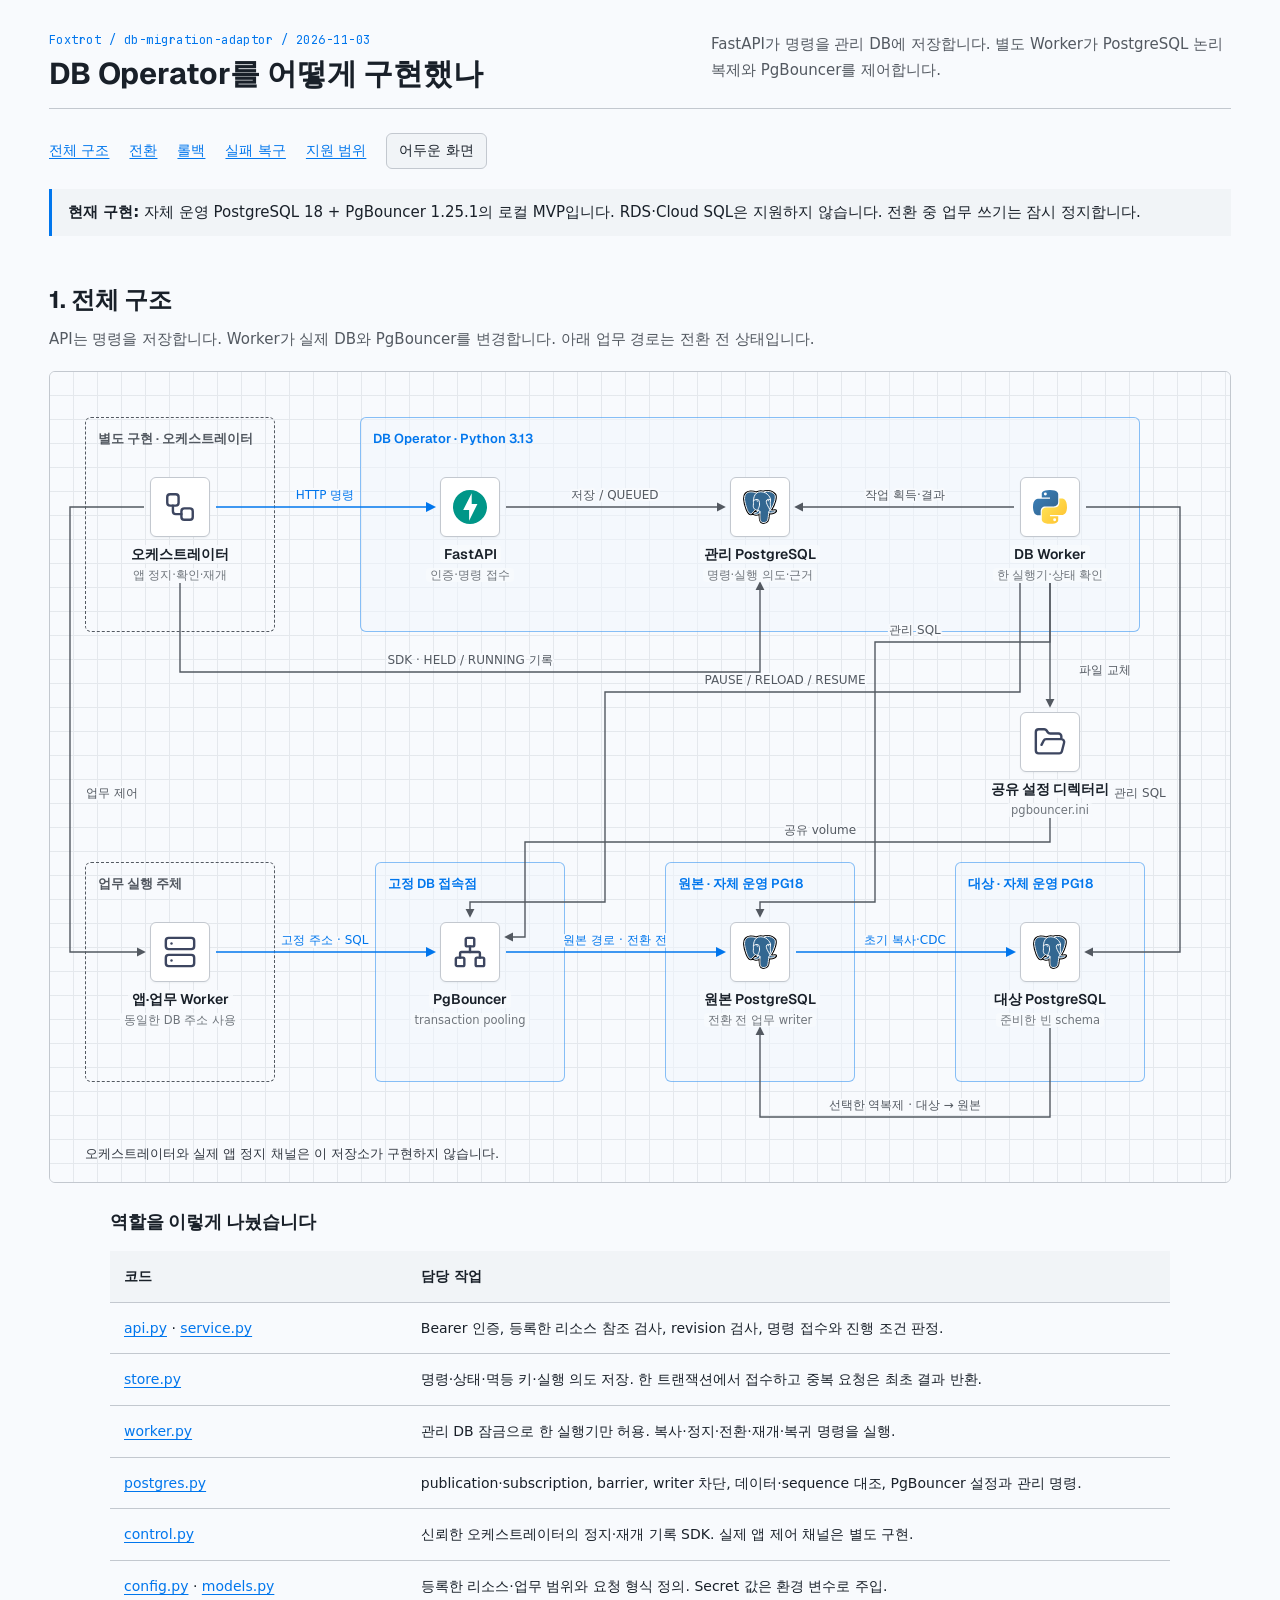
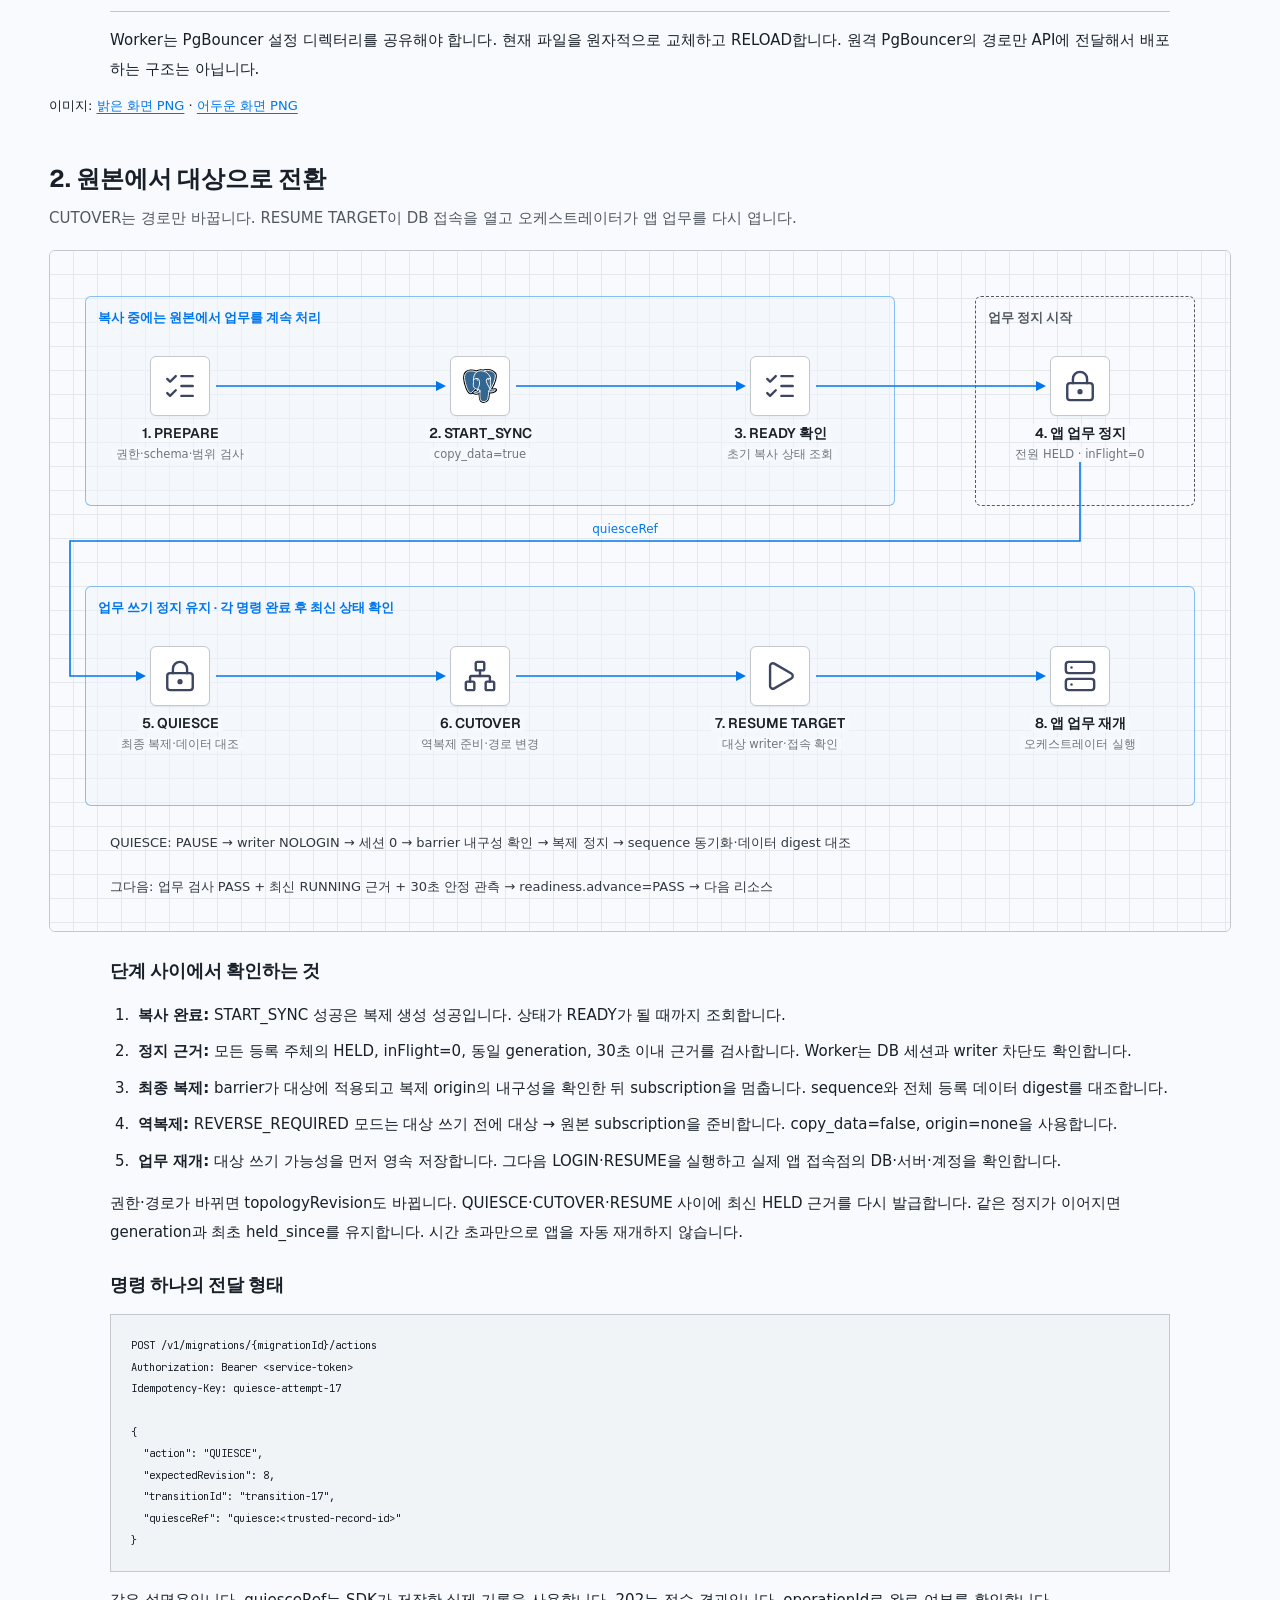
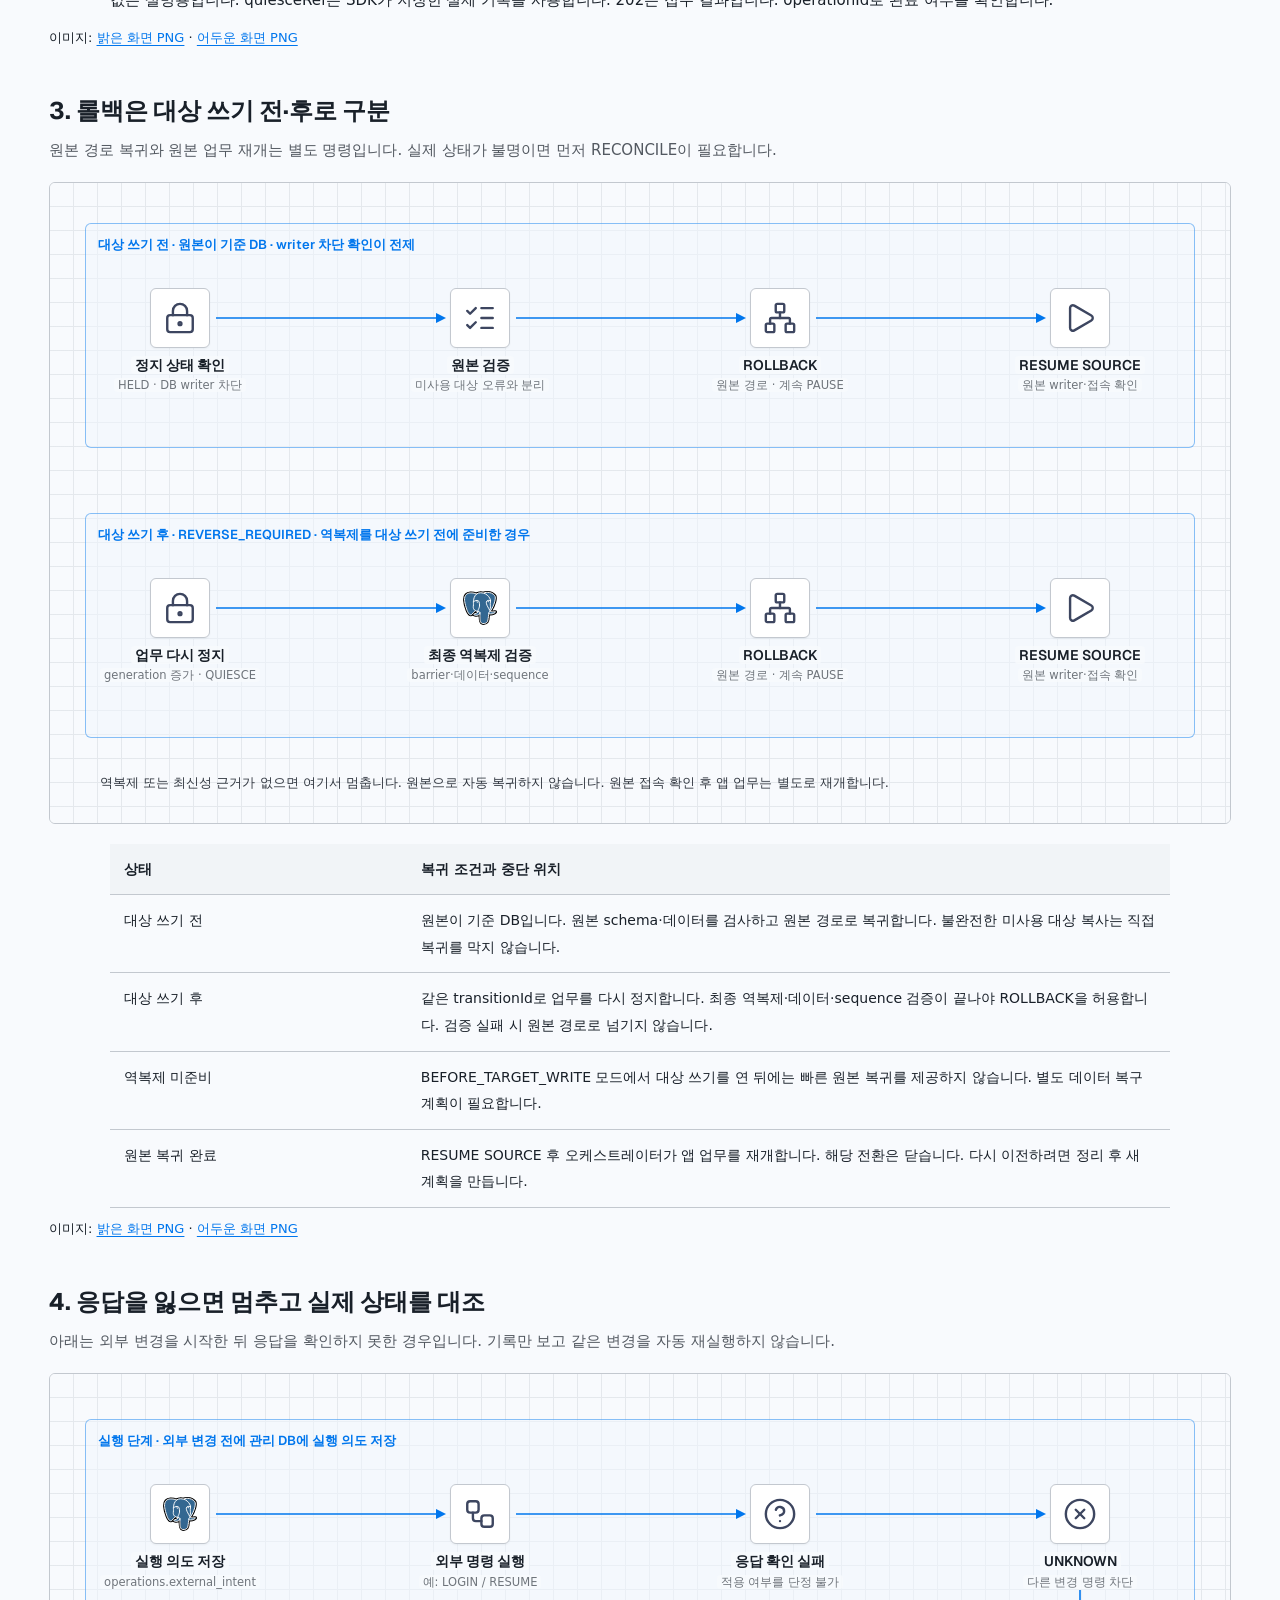
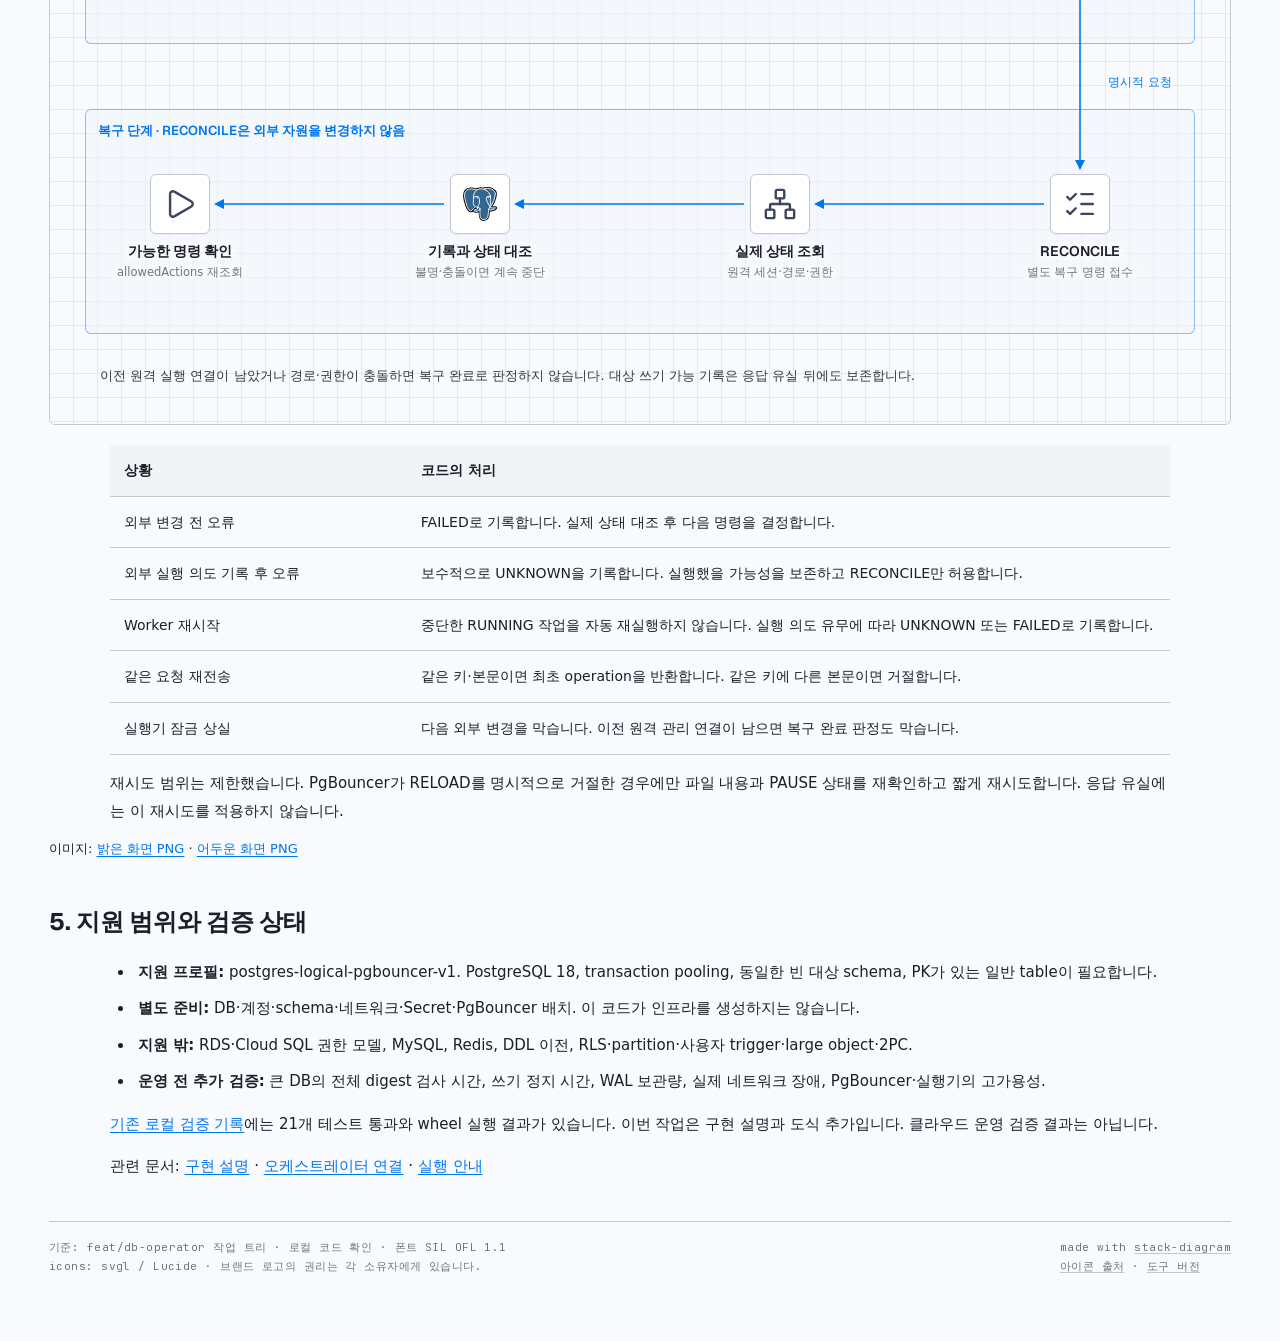
==== docs/architecture/index.html @ 2e85f4ac "feat: implement PostgreSQL migration operator" ====
<!doctype html><html lang="ko"><head><meta charset="utf-8">
<meta name="viewport" content="width=device-width, initial-scale=1">
<title>DB Operator 구현 구조 · Foxtrot</title><style>
/* engineered-paper theme (cool near-white, one accent, mono labels)
 * All colors/fonts flow through the :root tokens — tweak tokens, not scattered values. */
:root {
  color-scheme: light;
  --color-paper:   oklch(98.5% 0.004 250);
  --color-paper-2: oklch(96.5% 0.005 252);
  --color-rule:    oklch(93% 0.007 255);    /* graph-paper grid */
  --color-rule-2:  oklch(83% 0.011 255);    /* hairline borders */
  --color-muted:   oklch(56% 0.013 255);
  --color-neutral: oklch(46% 0.015 255);    /* neutral edges */
  --color-ink-2:   oklch(34% 0.018 257);
  --color-ink:     oklch(24% 0.020 258);
  --color-accent:  oklch(58% 0.20 256);     /* primary-flow edges, one signal color */
  --color-graphite:oklch(24% 0.018 260);    /* dark tile for white/light logos */
  /* group palette A — warm vendor (e.g. Cloudflare/AWS orange). Retune hue per vendor. */
  --color-g1:      oklch(68% 0.15 55);
  --color-g1-soft: oklch(78% 0.12 55);
  --color-g1-ink:  oklch(52% 0.14 50);
  --color-g1-tint: oklch(96.5% 0.015 60 / .5);
  /* group palette B — accent-family (repo/tooling groups) */
  --color-accent-soft: oklch(58% 0.20 256 / .45);
  --color-accent-tint: oklch(97% 0.012 256 / .5);
  /* JP glyphs: name JP faces explicitly — bare sans-serif fallback on Linux picks Chinese-variant CJK */
  --font-display: "Geist", "Hiragino Sans", "Yu Gothic UI", "Noto Sans CJK JP", "Noto Sans JP", ui-sans-serif, system-ui, sans-serif;
  --font-body: "Hiragino Sans", "Yu Gothic UI", "Noto Sans CJK JP", "Noto Sans JP", ui-sans-serif, system-ui, sans-serif;
  --font-mono: "JetBrains Mono", ui-monospace, "SF Mono", Menlo, monospace;
  --space-xs: 4px; --space-sm: 8px; --space-md: 16px; --space-lg: 24px; --space-xl: 40px; --space-2xl: 64px;
  --radius-card: 10px; --radius-tile: 8px;
  /* translucent veil behind node label text: matches paper on plain canvas, blends into
     group tints instead of punching an off-color rectangle through them */
  --color-veil: oklch(98.5% 0.004 250 / .78);
}
/* Dark variant: set data-theme="dark" on <html>. Tiles stay white — brand logos are drawn
   for light grounds. Everything (arrowheads via context-stroke, legend via border-color)
   follows the tokens, so toggling the attribute is all it takes. */
[data-theme="dark"] {
  color-scheme: dark;
  --color-paper:   oklch(18% 0.012 255);
  --color-paper-2: oklch(22% 0.014 255);
  --color-rule:    oklch(24% 0.013 255);
  --color-rule-2:  oklch(38% 0.018 255);
  --color-muted:   oklch(65% 0.014 255);
  --color-neutral: oklch(72% 0.012 255);
  --color-ink-2:   oklch(85% 0.010 255);
  --color-ink:     oklch(94% 0.008 255);
  --color-accent:  oklch(70% 0.16 256);
  --color-graphite:oklch(31% 0.020 260);
  --color-g1:      oklch(70% 0.14 55);
  --color-g1-soft: oklch(58% 0.11 55);
  --color-g1-ink:  oklch(78% 0.12 55);
  --color-g1-tint: oklch(26% 0.030 60 / .40);
  --color-accent-soft: oklch(70% 0.16 256 / .5);
  --color-accent-tint: oklch(28% 0.045 256 / .35);
  --color-veil: oklch(18% 0.012 255 / .78);
}
@font-face { font-family:"Geist"; font-style:normal; font-weight:100 900; font-display:swap;
  src:url([data-uri]) format("woff2"); }
@font-face { font-family:"JetBrains Mono"; font-style:normal; font-weight:100 800; font-display:swap;
  src:url([data-uri]) format("woff2"); }
/* JetBrains Mono reads cramped at 9.5–11px; open every mono label slightly */
.kicker, .node .role, .el, .legend, .foot { letter-spacing: 0.04em; }
* { margin:0; padding:0; box-sizing:border-box; }
html, body { overflow-x: clip; }
body { background: var(--color-paper); color: var(--color-ink); font-family: var(--font-body); padding: var(--space-xl) var(--space-lg) var(--space-2xl); }
.page { width: fit-content; max-width: 100%; margin: 0 auto; }

.head { display:grid; grid-template-columns: 1fr auto; gap: var(--space-lg); align-items:end;
  padding-bottom: var(--space-md); border-bottom: 1px solid var(--color-rule-2); margin-bottom: var(--space-lg); }
.kicker { font-family: var(--font-mono); font-size: 11px;
  color: var(--color-accent); margin-bottom: var(--space-sm); }
h1 { font-family: var(--font-display); font-weight: 700; font-size: clamp(22px, 4vw, 30px);
  letter-spacing: -0.005em; line-height: 1.2; }
.lede { max-width: 300px; font-size: 12px; line-height: 1.7; color: var(--color-neutral); padding-bottom: 2px; }
@media (max-width: 680px) { .head { grid-template-columns: 1fr; align-items:start; } .lede { max-width:none; } }

.scroller { overflow-x: auto; border: 1px solid var(--color-rule-2); border-radius: var(--radius-card); }
/* CANVAS SIZE: set width/height here AND on svg.edges AND its viewBox — keep the three in sync */
.canvas { position: relative; width: 1000px; height: 540px; background: var(--color-paper);
  background-image:
    linear-gradient(var(--color-rule) 1px, transparent 1px),
    linear-gradient(90deg, var(--color-rule) 1px, transparent 1px);
  background-size: 24px 24px; background-position: -1px -1px; }

.group { position:absolute; border-radius: var(--radius-tile); }
/* group labels are names like node names (display font), written in the brand's own case.
   They sit inside the top-left corner, so the border stays unbroken and needs no mask */
.g-label { position:absolute; top:12px; left:12px; display:flex; align-items:center; gap:6px;
  font-family: var(--font-display); font-size: 12px; font-weight: 600;
  color: var(--color-neutral); white-space: nowrap; }
.g-label img { width: 14px; height: 14px; }
/* group labels sit on the group's tint, not on a white tile: in the dark theme swap in the brand's own
   dark-theme logo (lt/dk pair), or give a mark with black parts a white plate */
.g-label img.dk, .tile img.dk { display:none; }
[data-theme="dark"] .g-label img.lt, [data-theme="dark"] .tile img.lt { display:none; }
[data-theme="dark"] .g-label img.dk, [data-theme="dark"] .tile img.dk { display:block; }
[data-theme="dark"] .g-label img.plate { background:#fff; border-radius:3px; padding:2px; width:18px; height:18px; }
.group.ga { border:1.5px solid var(--color-g1); background: var(--color-g1-tint); }
.group.ga-nested { border:1.5px dashed var(--color-g1-soft); }
.group.gb { border:1.5px solid var(--color-accent-soft); background: var(--color-accent-tint); }
.group.ga > .g-label, .group.ga-nested > .g-label { color: var(--color-g1-ink); }
.group.gb > .g-label { color: var(--color-accent); }
.group.aws { border:1.5px solid var(--color-ink); border-radius:0; }
.group.aws > .g-label { top:-1.5px; left:-1.5px; gap:8px; color: var(--color-ink); }
.group.aws > .g-label img { width:30px; height:30px; }
.group.aws.az > .g-label { top:8px; left:12px; }
.group.aws.region, .group.aws.az { border-color:#00A4A6; border-style:dashed; }
.group.aws.vpc { border-color:#8C4FFF; }
.group.aws.private { border-color:#00A4A6; }
.group.aws.public { border-color:#7AA116; }

.node { position:absolute; width:132px; text-align:center; }
.tile { width:60px; height:60px; margin:0 auto; border-radius: var(--radius-tile);
  background:#fff; border:1px solid var(--color-rule-2); display:grid; place-items:center;
  box-shadow: 0 1px 2px oklch(24% 0.02 258 / 0.05); transition: border-color .15s cubic-bezier(0.16,1,0.3,1); }
.node:hover .tile { border-color: var(--color-accent); }
.tile img { width:34px; height:34px; object-fit:contain; }
.tile.wide img { width:44px; }                       /* wide-aspect logos */
.tile.dark { background: var(--color-graphite); border-color: var(--color-graphite); }  /* white/light logos */
.tile.bare { background:none; border:none; box-shadow:none; }
.tile.bare img { width:60px; height:60px; }
.tile.bare.res img { width:44px; height:44px; }
.node .name { font-family: var(--font-display); font-weight:600; font-size:13px; margin-top: var(--space-sm); letter-spacing:0; }
.node .role { font-family: var(--font-mono); font-size:9.5px; color: var(--color-muted); margin-top:2px; }
/* veil behind label spans: crossing edges/grid fade behind text; translucent so it
   blends into group tints (a solid paper rectangle looks pasted-on inside tinted groups) */
.node .name span, .node .role span { background: var(--color-veil); backdrop-filter: blur(1.5px);
  padding: 0 var(--space-xs); border-radius: 3px; -webkit-box-decoration-break: clone; box-decoration-break: clone; }

svg.edges { position:absolute; inset:0; width:1000px; height:540px; pointer-events:none; }
.e  { stroke: var(--color-accent); stroke-width:1.6; fill:none; }   /* primary flow */
.n  { stroke: var(--color-neutral); stroke-width:1.4; fill:none; }  /* internal */
path.aws { stroke: var(--color-ink); stroke-width:1.6; fill:none; }
.dash { stroke-dasharray:4 5; }                                     /* dev / deploy */
.el { font-family: var(--font-mono); font-size:10.5px; fill: var(--color-neutral);
  paint-order: stroke; stroke: var(--color-paper); stroke-width:4px; stroke-linejoin:round; }  /* halo */
.el.a { fill: var(--color-accent); }

.legend { display:flex; gap: var(--space-lg); align-items:center; margin-top: var(--space-md);
  font-family: var(--font-mono); font-size:10px; color: var(--color-muted); flex-wrap:wrap; }
.legend .sw { display:inline-block; width:30px; vertical-align:middle; margin-right:6px;
  border-top:1.6px solid var(--color-accent); }
.legend .sw.n { border-color: var(--color-neutral); border-top-width:1.4px; }
.legend .sw.dash { border-top-style: dashed; }

.foot { margin-top: var(--space-xl); padding-top: var(--space-md); border-top: 1px solid var(--color-rule-2);
  display:flex; justify-content:space-between; gap: var(--space-md); flex-wrap:wrap;
  font-family: var(--font-mono); font-size:10px; color: var(--color-muted); }
.foot a { color: inherit; text-decoration-color: var(--color-rule-2); text-underline-offset: 2px; }
.foot a:hover { color: var(--color-accent); }
:root {
  --font-display: "Geist", "Apple SD Gothic Neo", "Noto Sans KR", system-ui, sans-serif;
  --font-body: "Apple SD Gothic Neo", "Noto Sans KR", system-ui, sans-serif;
  --radius-card: 6px; --radius-tile: 6px;
}
body { padding: 32px 24px 64px; }
.page { width:1182px; }
.head { align-items:start; }
.lede { max-width:520px; font-size:15px; }
.kicker { font-size:12px; }
.tools { display:flex; flex-wrap:wrap; gap:10px 20px; align-items:center; margin:20px 0; }
.tools a, .tools button { font:inherit; font-size:14px; }
a { color:var(--color-accent); text-underline-offset:3px; }
button { color:var(--color-ink); background:var(--color-paper-2); border:1px solid var(--color-rule-2); padding:8px 12px; border-radius:var(--radius-card); cursor:pointer; }
a:focus-visible, button:focus-visible { outline:2px solid var(--color-accent); outline-offset:4px; }
.scope { border-left:3px solid var(--color-accent); padding:10px 16px; background:var(--color-paper-2); font-size:15px; line-height:1.8; }
.section { margin-top:48px; scroll-margin-top:20px; }
h2 { font-family:var(--font-display); font-size:24px; margin-bottom:10px; }
h3 { font-family:var(--font-display); font-size:18px; margin:22px 0 12px; }
.caption { font-size:15px; color:var(--color-neutral); line-height:1.8; margin-bottom:18px; }
.canvas { width:1180px; }
svg.edges { width:100%; height:100%; }
.node { width:160px; }
.node .name { font-size:14px; line-height:1.4; }
.node .role { font-family:var(--font-body); font-size:11.5px; line-height:1.5; letter-spacing:0; }
.g-label { font-size:13px; }
.group.external { border:1.5px dashed var(--color-neutral); }
.canvas-note { position:absolute; font-size:13px; line-height:1.8; color:var(--color-ink-2); }
.el { font-family:var(--font-body); font-size:12px; letter-spacing:0; }
.reading { max-width:1060px; margin:20px auto 0; font-size:15px; line-height:1.9; }
.reading p { margin:14px 0; }
.reading ol, .reading ul { padding-left:24px; }
.reading li { padding-left:4px; margin:8px 0; }
.table-scroll { overflow:auto; }
table { border-collapse:collapse; width:100%; font-size:14px; }
th,td { border-bottom:1px solid var(--color-rule-2); text-align:left; padding:12px 14px; vertical-align:top; }
th { background:var(--color-paper-2); font-weight:600; }
td:first-child { width:28%; }
pre { background:var(--color-paper-2); border:1px solid var(--color-rule-2); padding:20px; overflow:auto; font-family:var(--font-mono); font-size:12px; line-height:1.8; }
code { font-family:var(--font-mono); font-size:.88em; }
.foot { font-size:11px; line-height:1.8; }
.download { margin-top:12px; font-size:13px; }
@media(max-width:680px) {
  body { padding:22px 14px 40px; }
  .head { gap:14px; }
  .lede { max-width:none; font-size:14px; }
  .scope,.caption,.reading { font-size:14px; }
  td:first-child { width:33%; }
  th,td { padding:10px 8px; font-size:13px; overflow-wrap:anywhere; }
  .tools { gap:12px 16px; }
}
@media print { .tools { display:none; } .section { break-before:page; } .scroller { overflow:visible; } }
</style></head><body><main class="page">
<header class="head"><div><p class="kicker">Foxtrot / db-migration-adaptor / 2026-11-03</p>
<h1>DB Operator를 어떻게 구현했나</h1></div>
<p class="lede">FastAPI가 명령을 관리 DB에 저장합니다. 별도 Worker가 PostgreSQL 논리 복제와 PgBouncer를 제어합니다.</p></header>
<nav class="tools" aria-label="문서 목차"><a href="#section-architecture">전체 구조</a><a href="#section-cutover">전환</a><a href="#section-rollback">롤백</a><a href="#section-recovery">실패 복구</a><a href="#scope">지원 범위</a><button id="theme" type="button" aria-pressed="false">어두운 화면</button></nav>
<p class="scope"><strong>현재 구현:</strong> 자체 운영 PostgreSQL 18 + PgBouncer 1.25.1의 로컬 MVP입니다. RDS·Cloud SQL은 지원하지 않습니다. 전환 중 업무 쓰기는 잠시 정지합니다.</p>
<section class="section" id="section-architecture"><h2>1. 전체 구조</h2><p class="caption">API는 명령을 저장합니다. Worker가 실제 DB와 PgBouncer를 변경합니다. 아래 업무 경로는 전환 전 상태입니다.</p><div class="scroller"><div class="canvas" id="architecture" style="width:1180px;height:810px" role="img" aria-label="1. 전체 구조. API는 명령을 저장합니다. Worker가 실제 DB와 PgBouncer를 변경합니다. 아래 업무 경로는 전환 전 상태입니다.">
<div class="group external" style="left:35px;top:45px;width:190px;height:215px"><div class="g-label">별도 구현 · 오케스트레이터</div></div>
<div class="group gb" style="left:310px;top:45px;width:780px;height:215px"><div class="g-label">DB Operator · Python 3.13</div></div>
<div class="group external" style="left:35px;top:490px;width:190px;height:220px"><div class="g-label">업무 실행 주체</div></div>
<div class="group gb" style="left:325px;top:490px;width:190px;height:220px"><div class="g-label">고정 DB 접속점</div></div>
<div class="group gb" style="left:615px;top:490px;width:190px;height:220px"><div class="g-label">원본 · 자체 운영 PG18</div></div>
<div class="group gb" style="left:905px;top:490px;width:190px;height:220px"><div class="g-label">대상 · 자체 운영 PG18</div></div>
<svg class="edges" viewBox="0 0 1180 810" aria-hidden="true"><defs><marker id="ar-architecture" viewBox="0 0 10 10" refX="8" refY="5" markerWidth="6.5" markerHeight="6.5" orient="auto-start-reverse"><path d="M0 0 L10 5 L0 10 z" fill="context-stroke"/></marker></defs>
<path class="e" d="M166 135 H384" marker-end="url(#ar-architecture)"/>
<text class="el a" x="275" y="127" text-anchor="middle">HTTP 명령</text>
<path class="n" d="M456 135 H674" marker-end="url(#ar-architecture)"/>
<text class="el" x="565" y="127" text-anchor="middle">저장 / QUEUED</text>
<path class="n" d="M964 135 H746" marker-end="url(#ar-architecture)"/>
<text class="el" x="855" y="127" text-anchor="middle">작업 획득·결과</text>
<path class="n" d="M130 211 V300 H710 V211" marker-end="url(#ar-architecture)"/>
<text class="el" x="420" y="292" text-anchor="middle">SDK · HELD / RUNNING 기록</text>
<path class="n" d="M94 135 H20 V580 H94" marker-end="url(#ar-architecture)"/>
<text class="el" x="62" y="425" text-anchor="middle">업무 제어</text>
<path class="n" d="M1000 211 V270 H825 V530 H710 V544" marker-end="url(#ar-architecture)"/>
<text class="el" x="865" y="262" text-anchor="middle">관리 SQL</text>
<path class="n" d="M1036 135 H1130 V580 H1036" marker-end="url(#ar-architecture)"/>
<text class="el" x="1090" y="425" text-anchor="middle">관리 SQL</text>
<path class="n" d="M970 211 V320 H555 V530 H420 V544" marker-end="url(#ar-architecture)"/>
<text class="el" x="735" y="312" text-anchor="middle">PAUSE / RELOAD / RESUME</text>
<path class="n" d="M1000 211 V334" marker-end="url(#ar-architecture)"/>
<text class="el" x="1055" y="302" text-anchor="middle">파일 교체</text>
<path class="n" d="M1000 446 V470 H475 V565 H456" marker-end="url(#ar-architecture)"/>
<text class="el" x="770" y="462" text-anchor="middle">공유 volume</text>
<path class="e" d="M166 580 H384" marker-end="url(#ar-architecture)"/>
<text class="el a" x="275" y="572" text-anchor="middle">고정 주소 · SQL</text>
<path class="e" d="M456 580 H674" marker-end="url(#ar-architecture)"/>
<text class="el a" x="565" y="572" text-anchor="middle">원본 경로 · 전환 전</text>
<path class="e" d="M746 580 H964" marker-end="url(#ar-architecture)"/>
<text class="el a" x="855" y="572" text-anchor="middle">초기 복사·CDC</text>
<path class="n" d="M1000 656 V745 H710 V656" marker-end="url(#ar-architecture)"/>
<text class="el" x="855" y="737" text-anchor="middle">선택한 역복제 · 대상 → 원본</text>
</svg>
<div class="node" data-node="orchestrator" style="left:50px;top:105px"><div class="tile"><img src="[data-uri]" alt=""></div><div class="name"><span>오케스트레이터</span></div><div class="role"><span>앱 정지·확인·재개</span></div></div>
<div class="node" data-node="api" style="left:340px;top:105px"><div class="tile"><img src="[data-uri]" alt=""></div><div class="name"><span>FastAPI</span></div><div class="role"><span>인증·명령 접수</span></div></div>
<div class="node" data-node="management" style="left:630px;top:105px"><div class="tile"><img src="[data-uri]" alt=""></div><div class="name"><span>관리 PostgreSQL</span></div><div class="role"><span>명령·실행 의도·근거</span></div></div>
<div class="node" data-node="worker" style="left:920px;top:105px"><div class="tile"><img src="[data-uri]" alt=""></div><div class="name"><span>DB Worker</span></div><div class="role"><span>한 실행기·상태 확인</span></div></div>
<div class="node" data-node="config" style="left:920px;top:340px"><div class="tile"><img src="[data-uri]" alt=""></div><div class="name"><span>공유 설정 디렉터리</span></div><div class="role"><span>pgbouncer.ini</span></div></div>
<div class="node" data-node="app" style="left:50px;top:550px"><div class="tile"><img src="[data-uri]" alt=""></div><div class="name"><span>앱·업무 Worker</span></div><div class="role"><span>동일한 DB 주소 사용</span></div></div>
<div class="node" data-node="pgbouncer" style="left:340px;top:550px"><div class="tile"><img src="[data-uri]" alt=""></div><div class="name"><span>PgBouncer</span></div><div class="role"><span>transaction pooling</span></div></div>
<div class="node" data-node="source" style="left:630px;top:550px"><div class="tile"><img src="[data-uri]" alt=""></div><div class="name"><span>원본 PostgreSQL</span></div><div class="role"><span>전환 전 업무 writer</span></div></div>
<div class="node" data-node="target" style="left:920px;top:550px"><div class="tile"><img src="[data-uri]" alt=""></div><div class="name"><span>대상 PostgreSQL</span></div><div class="role"><span>준비한 빈 schema</span></div></div>
<p class="canvas-note" style="left:35px;top:770px;width:1090px">오케스트레이터와 실제 앱 정지 채널은 이 저장소가 구현하지 않습니다.</p>
</div></div><div class="reading"><h3>역할을 이렇게 나눴습니다</h3>
<table><thead><tr><th>코드</th><th>담당 작업</th></tr></thead><tbody>
<tr><td><a href="../../src/db_operator/api.py">api.py</a> · <a href="../../src/db_operator/service.py">service.py</a></td><td>Bearer 인증, 등록한 리소스 참조 검사, revision 검사, 명령 접수와 진행 조건 판정.</td></tr>
<tr><td><a href="../../src/db_operator/store.py">store.py</a></td><td>명령·상태·멱등 키·실행 의도 저장. 한 트랜잭션에서 접수하고 중복 요청은 최초 결과 반환.</td></tr>
<tr><td><a href="../../src/db_operator/worker.py">worker.py</a></td><td>관리 DB 잠금으로 한 실행기만 허용. 복사·정지·전환·재개·복귀 명령을 실행.</td></tr>
<tr><td><a href="../../src/db_operator/postgres.py">postgres.py</a></td><td>publication·subscription, barrier, writer 차단, 데이터·sequence 대조, PgBouncer 설정과 관리 명령.</td></tr>
<tr><td><a href="../../src/db_operator/control.py">control.py</a></td><td>신뢰한 오케스트레이터의 정지·재개 기록 SDK. 실제 앱 제어 채널은 별도 구현.</td></tr>
<tr><td><a href="../../src/db_operator/config.py">config.py</a> · <a href="../../src/db_operator/models.py">models.py</a></td><td>등록한 리소스·업무 범위와 요청 형식 정의. Secret 값은 환경 변수로 주입.</td></tr>
</tbody></table>
<p>Worker는 PgBouncer 설정 디렉터리를 공유해야 합니다. 현재 파일을 원자적으로 교체하고 RELOAD합니다. 원격 PgBouncer의 경로만 API에 전달해서 배포하는 구조는 아닙니다.</p></div>
<p class="download">이미지: <a href="architecture.png">밝은 화면 PNG</a> · <a href="architecture-dark.png">어두운 화면 PNG</a></p></section>
<section class="section" id="section-cutover"><h2>2. 원본에서 대상으로 전환</h2><p class="caption">CUTOVER는 경로만 바꿉니다. RESUME TARGET이 DB 접속을 열고 오케스트레이터가 앱 업무를 다시 엽니다.</p><div class="scroller"><div class="canvas" id="cutover" style="width:1180px;height:680px" role="img" aria-label="2. 원본에서 대상으로 전환. CUTOVER는 경로만 바꿉니다. RESUME TARGET이 DB 접속을 열고 오케스트레이터가 앱 업무를 다시 엽니다.">
<div class="group gb" style="left:35px;top:45px;width:810px;height:210px"><div class="g-label">복사 중에는 원본에서 업무를 계속 처리</div></div>
<div class="group external" style="left:925px;top:45px;width:220px;height:210px"><div class="g-label">업무 정지 시작</div></div>
<div class="group gb" style="left:35px;top:335px;width:1110px;height:220px"><div class="g-label">업무 쓰기 정지 유지 · 각 명령 완료 후 최신 상태 확인</div></div>
<svg class="edges" viewBox="0 0 1180 680" aria-hidden="true"><defs><marker id="ar-cutover" viewBox="0 0 10 10" refX="8" refY="5" markerWidth="6.5" markerHeight="6.5" orient="auto-start-reverse"><path d="M0 0 L10 5 L0 10 z" fill="context-stroke"/></marker></defs>
<path class="e" d="M166 135 H394" marker-end="url(#ar-cutover)"/>
<path class="e" d="M466 135 H694" marker-end="url(#ar-cutover)"/>
<path class="e" d="M766 135 H994" marker-end="url(#ar-cutover)"/>
<path class="e" d="M166 425 H394" marker-end="url(#ar-cutover)"/>
<path class="e" d="M466 425 H694" marker-end="url(#ar-cutover)"/>
<path class="e" d="M766 425 H994" marker-end="url(#ar-cutover)"/>
<path class="e" d="M1030 211 V290 H20 V425 H94" marker-end="url(#ar-cutover)"/>
<text class="el a" x="575" y="282" text-anchor="middle">quiesceRef</text>
</svg>
<div class="node" data-node="prepare" style="left:50px;top:105px"><div class="tile"><img src="[data-uri]" alt=""></div><div class="name"><span>1. PREPARE</span></div><div class="role"><span>권한·schema·범위 검사</span></div></div>
<div class="node" data-node="sync" style="left:350px;top:105px"><div class="tile"><img src="[data-uri]" alt=""></div><div class="name"><span>2. START_SYNC</span></div><div class="role"><span>copy_data=true</span></div></div>
<div class="node" data-node="ready" style="left:650px;top:105px"><div class="tile"><img src="[data-uri]" alt=""></div><div class="name"><span>3. READY 확인</span></div><div class="role"><span>초기 복사 상태 조회</span></div></div>
<div class="node" data-node="app-held" style="left:950px;top:105px"><div class="tile"><img src="[data-uri]" alt=""></div><div class="name"><span>4. 앱 업무 정지</span></div><div class="role"><span>전원 HELD · inFlight=0</span></div></div>
<div class="node" data-node="quiesce" style="left:50px;top:395px"><div class="tile"><img src="[data-uri]" alt=""></div><div class="name"><span>5. QUIESCE</span></div><div class="role"><span>최종 복제·데이터 대조</span></div></div>
<div class="node" data-node="cutover" style="left:350px;top:395px"><div class="tile"><img src="[data-uri]" alt=""></div><div class="name"><span>6. CUTOVER</span></div><div class="role"><span>역복제 준비·경로 변경</span></div></div>
<div class="node" data-node="resume" style="left:650px;top:395px"><div class="tile"><img src="[data-uri]" alt=""></div><div class="name"><span>7. RESUME TARGET</span></div><div class="role"><span>대상 writer·접속 확인</span></div></div>
<div class="node" data-node="app-running" style="left:950px;top:395px"><div class="tile"><img src="[data-uri]" alt=""></div><div class="name"><span>8. 앱 업무 재개</span></div><div class="role"><span>오케스트레이터 실행</span></div></div>
<p class="canvas-note" style="left:60px;top:580px;width:1060px">QUIESCE: PAUSE → writer NOLOGIN → 세션 0 → barrier 내구성 확인 → 복제 정지 → sequence 동기화·데이터 digest 대조</p>
<p class="canvas-note" style="left:60px;top:624px;width:1060px">그다음: 업무 검사 PASS + 최신 RUNNING 근거 + 30초 안정 관측 → readiness.advance=PASS → 다음 리소스</p>
</div></div><div class="reading"><h3>단계 사이에서 확인하는 것</h3><ol>
<li><strong>복사 완료:</strong> START_SYNC 성공은 복제 생성 성공입니다. 상태가 READY가 될 때까지 조회합니다.</li>
<li><strong>정지 근거:</strong> 모든 등록 주체의 HELD, inFlight=0, 동일 generation, 30초 이내 근거를 검사합니다. Worker는 DB 세션과 writer 차단도 확인합니다.</li>
<li><strong>최종 복제:</strong> barrier가 대상에 적용되고 복제 origin의 내구성을 확인한 뒤 subscription을 멈춥니다. sequence와 전체 등록 데이터 digest를 대조합니다.</li>
<li><strong>역복제:</strong> REVERSE_REQUIRED 모드는 대상 쓰기 전에 대상 → 원본 subscription을 준비합니다. copy_data=false, origin=none을 사용합니다.</li>
<li><strong>업무 재개:</strong> 대상 쓰기 가능성을 먼저 영속 저장합니다. 그다음 LOGIN·RESUME을 실행하고 실제 앱 접속점의 DB·서버·계정을 확인합니다.</li>
</ol>
<p>권한·경로가 바뀌면 topologyRevision도 바뀝니다. QUIESCE·CUTOVER·RESUME 사이에 최신 HELD 근거를 다시 발급합니다. 같은 정지가 이어지면 generation과 최초 held_since를 유지합니다. 시간 초과만으로 앱을 자동 재개하지 않습니다.</p>
<h3>명령 하나의 전달 형태</h3><pre><code>POST /v1/migrations/{migrationId}/actions
Authorization: Bearer &lt;service-token&gt;
Idempotency-Key: quiesce-attempt-17

{
  "action": "QUIESCE",
  "expectedRevision": 8,
  "transitionId": "transition-17",
  "quiesceRef": "quiesce:&lt;trusted-record-id&gt;"
}</code></pre><p>값은 설명용입니다. quiesceRef는 SDK가 저장한 실제 기록을 사용합니다. 202는 접수 결과입니다. operationId로 완료 여부를 확인합니다.</p></div>
<p class="download">이미지: <a href="cutover.png">밝은 화면 PNG</a> · <a href="cutover-dark.png">어두운 화면 PNG</a></p></section>
<section class="section" id="section-rollback"><h2>3. 롤백은 대상 쓰기 전·후로 구분</h2><p class="caption">원본 경로 복귀와 원본 업무 재개는 별도 명령입니다. 실제 상태가 불명이면 먼저 RECONCILE이 필요합니다.</p><div class="scroller"><div class="canvas" id="rollback" style="width:1180px;height:640px" role="img" aria-label="3. 롤백은 대상 쓰기 전·후로 구분. 원본 경로 복귀와 원본 업무 재개는 별도 명령입니다. 실제 상태가 불명이면 먼저 RECONCILE이 필요합니다.">
<div class="group gb" style="left:35px;top:40px;width:1110px;height:225px"><div class="g-label">대상 쓰기 전 · 원본이 기준 DB · writer 차단 확인이 전제</div></div>
<div class="group gb" style="left:35px;top:330px;width:1110px;height:225px"><div class="g-label">대상 쓰기 후 · REVERSE_REQUIRED · 역복제를 대상 쓰기 전에 준비한 경우</div></div>
<svg class="edges" viewBox="0 0 1180 640" aria-hidden="true"><defs><marker id="ar-rollback" viewBox="0 0 10 10" refX="8" refY="5" markerWidth="6.5" markerHeight="6.5" orient="auto-start-reverse"><path d="M0 0 L10 5 L0 10 z" fill="context-stroke"/></marker></defs>
<path class="e" d="M166 135 H394" marker-end="url(#ar-rollback)"/>
<path class="e" d="M466 135 H694" marker-end="url(#ar-rollback)"/>
<path class="e" d="M766 135 H994" marker-end="url(#ar-rollback)"/>
<path class="e" d="M166 425 H394" marker-end="url(#ar-rollback)"/>
<path class="e" d="M466 425 H694" marker-end="url(#ar-rollback)"/>
<path class="e" d="M766 425 H994" marker-end="url(#ar-rollback)"/>
</svg>
<div class="node" data-node="held-before" style="left:50px;top:105px"><div class="tile"><img src="[data-uri]" alt=""></div><div class="name"><span>정지 상태 확인</span></div><div class="role"><span>HELD · DB writer 차단</span></div></div>
<div class="node" data-node="validate-before" style="left:350px;top:105px"><div class="tile"><img src="[data-uri]" alt=""></div><div class="name"><span>원본 검증</span></div><div class="role"><span>미사용 대상 오류와 분리</span></div></div>
<div class="node" data-node="rollback-before" style="left:650px;top:105px"><div class="tile"><img src="[data-uri]" alt=""></div><div class="name"><span>ROLLBACK</span></div><div class="role"><span>원본 경로 · 계속 PAUSE</span></div></div>
<div class="node" data-node="resume-before" style="left:950px;top:105px"><div class="tile"><img src="[data-uri]" alt=""></div><div class="name"><span>RESUME SOURCE</span></div><div class="role"><span>원본 writer·접속 확인</span></div></div>
<div class="node" data-node="held-after" style="left:50px;top:395px"><div class="tile"><img src="[data-uri]" alt=""></div><div class="name"><span>업무 다시 정지</span></div><div class="role"><span>generation 증가 · QUIESCE</span></div></div>
<div class="node" data-node="validate-after" style="left:350px;top:395px"><div class="tile"><img src="[data-uri]" alt=""></div><div class="name"><span>최종 역복제 검증</span></div><div class="role"><span>barrier·데이터·sequence</span></div></div>
<div class="node" data-node="rollback-after" style="left:650px;top:395px"><div class="tile"><img src="[data-uri]" alt=""></div><div class="name"><span>ROLLBACK</span></div><div class="role"><span>원본 경로 · 계속 PAUSE</span></div></div>
<div class="node" data-node="resume-after" style="left:950px;top:395px"><div class="tile"><img src="[data-uri]" alt=""></div><div class="name"><span>RESUME SOURCE</span></div><div class="role"><span>원본 writer·접속 확인</span></div></div>
<p class="canvas-note" style="left:50px;top:588px;width:1080px">역복제 또는 최신성 근거가 없으면 여기서 멈춥니다. 원본으로 자동 복귀하지 않습니다. 원본 접속 확인 후 앱 업무는 별도로 재개합니다.</p>
</div></div><div class="reading"><table><thead><tr><th>상태</th><th>복귀 조건과 중단 위치</th></tr></thead><tbody>
<tr><td>대상 쓰기 전</td><td>원본이 기준 DB입니다. 원본 schema·데이터를 검사하고 원본 경로로 복귀합니다. 불완전한 미사용 대상 복사는 직접 복귀를 막지 않습니다.</td></tr>
<tr><td>대상 쓰기 후</td><td>같은 transitionId로 업무를 다시 정지합니다. 최종 역복제·데이터·sequence 검증이 끝나야 ROLLBACK을 허용합니다. 검증 실패 시 원본 경로로 넘기지 않습니다.</td></tr>
<tr><td>역복제 미준비</td><td>BEFORE_TARGET_WRITE 모드에서 대상 쓰기를 연 뒤에는 빠른 원본 복귀를 제공하지 않습니다. 별도 데이터 복구 계획이 필요합니다.</td></tr>
<tr><td>원본 복귀 완료</td><td>RESUME SOURCE 후 오케스트레이터가 앱 업무를 재개합니다. 해당 전환은 닫습니다. 다시 이전하려면 정리 후 새 계획을 만듭니다.</td></tr>
</tbody></table></div>
<p class="download">이미지: <a href="rollback.png">밝은 화면 PNG</a> · <a href="rollback-dark.png">어두운 화면 PNG</a></p></section>
<section class="section" id="section-recovery"><h2>4. 응답을 잃으면 멈추고 실제 상태를 대조</h2><p class="caption">아래는 외부 변경을 시작한 뒤 응답을 확인하지 못한 경우입니다. 기록만 보고 같은 변경을 자동 재실행하지 않습니다.</p><div class="scroller"><div class="canvas" id="recovery" style="width:1180px;height:650px" role="img" aria-label="4. 응답을 잃으면 멈추고 실제 상태를 대조. 아래는 외부 변경을 시작한 뒤 응답을 확인하지 못한 경우입니다. 기록만 보고 같은 변경을 자동 재실행하지 않습니다.">
<div class="group gb" style="left:35px;top:45px;width:1110px;height:225px"><div class="g-label">실행 단계 · 외부 변경 전에 관리 DB에 실행 의도 저장</div></div>
<div class="group gb" style="left:35px;top:335px;width:1110px;height:225px"><div class="g-label">복구 단계 · RECONCILE은 외부 자원을 변경하지 않음</div></div>
<svg class="edges" viewBox="0 0 1180 650" aria-hidden="true"><defs><marker id="ar-recovery" viewBox="0 0 10 10" refX="8" refY="5" markerWidth="6.5" markerHeight="6.5" orient="auto-start-reverse"><path d="M0 0 L10 5 L0 10 z" fill="context-stroke"/></marker></defs>
<path class="e" d="M166 140 H394" marker-end="url(#ar-recovery)"/>
<path class="e" d="M466 140 H694" marker-end="url(#ar-recovery)"/>
<path class="e" d="M766 140 H994" marker-end="url(#ar-recovery)"/>
<path class="e" d="M1030 216 V394" marker-end="url(#ar-recovery)"/>
<text class="el a" x="1090" y="312" text-anchor="middle">명시적 요청</text>
<path class="e" d="M994 430 H766" marker-end="url(#ar-recovery)"/>
<path class="e" d="M694 430 H466" marker-end="url(#ar-recovery)"/>
<path class="e" d="M394 430 H166" marker-end="url(#ar-recovery)"/>
</svg>
<div class="node" data-node="intent" style="left:50px;top:110px"><div class="tile"><img src="[data-uri]" alt=""></div><div class="name"><span>실행 의도 저장</span></div><div class="role"><span>operations.external_intent</span></div></div>
<div class="node" data-node="effect" style="left:350px;top:110px"><div class="tile"><img src="[data-uri]" alt=""></div><div class="name"><span>외부 명령 실행</span></div><div class="role"><span>예: LOGIN / RESUME</span></div></div>
<div class="node" data-node="lost" style="left:650px;top:110px"><div class="tile"><img src="[data-uri]" alt=""></div><div class="name"><span>응답 확인 실패</span></div><div class="role"><span>적용 여부를 단정 불가</span></div></div>
<div class="node" data-node="unknown" style="left:950px;top:110px"><div class="tile"><img src="[data-uri]" alt=""></div><div class="name"><span>UNKNOWN</span></div><div class="role"><span>다른 변경 명령 차단</span></div></div>
<div class="node" data-node="reconcile" style="left:950px;top:400px"><div class="tile"><img src="[data-uri]" alt=""></div><div class="name"><span>RECONCILE</span></div><div class="role"><span>별도 복구 명령 접수</span></div></div>
<div class="node" data-node="inspect" style="left:650px;top:400px"><div class="tile"><img src="[data-uri]" alt=""></div><div class="name"><span>실제 상태 조회</span></div><div class="role"><span>원격 세션·경로·권한</span></div></div>
<div class="node" data-node="compare" style="left:350px;top:400px"><div class="tile"><img src="[data-uri]" alt=""></div><div class="name"><span>기록과 상태 대조</span></div><div class="role"><span>불명·충돌이면 계속 중단</span></div></div>
<div class="node" data-node="next" style="left:50px;top:400px"><div class="tile"><img src="[data-uri]" alt=""></div><div class="name"><span>가능한 명령 확인</span></div><div class="role"><span>allowedActions 재조회</span></div></div>
<p class="canvas-note" style="left:50px;top:590px;width:1080px">이전 원격 실행 연결이 남았거나 경로·권한이 충돌하면 복구 완료로 판정하지 않습니다. 대상 쓰기 가능 기록은 응답 유실 뒤에도 보존합니다.</p>
</div></div><div class="reading"><table><thead><tr><th>상황</th><th>코드의 처리</th></tr></thead><tbody>
<tr><td>외부 변경 전 오류</td><td>FAILED로 기록합니다. 실제 상태 대조 후 다음 명령을 결정합니다.</td></tr>
<tr><td>외부 실행 의도 기록 후 오류</td><td>보수적으로 UNKNOWN을 기록합니다. 실행했을 가능성을 보존하고 RECONCILE만 허용합니다.</td></tr>
<tr><td>Worker 재시작</td><td>중단한 RUNNING 작업을 자동 재실행하지 않습니다. 실행 의도 유무에 따라 UNKNOWN 또는 FAILED로 기록합니다.</td></tr>
<tr><td>같은 요청 재전송</td><td>같은 키·본문이면 최초 operation을 반환합니다. 같은 키에 다른 본문이면 거절합니다.</td></tr>
<tr><td>실행기 잠금 상실</td><td>다음 외부 변경을 막습니다. 이전 원격 관리 연결이 남으면 복구 완료 판정도 막습니다.</td></tr>
</tbody></table><p>재시도 범위는 제한했습니다. PgBouncer가 RELOAD를 명시적으로 거절한 경우에만 파일 내용과 PAUSE 상태를 재확인하고 짧게 재시도합니다. 응답 유실에는 이 재시도를 적용하지 않습니다.</p></div>
<p class="download">이미지: <a href="recovery.png">밝은 화면 PNG</a> · <a href="recovery-dark.png">어두운 화면 PNG</a></p></section><section class="section" id="scope"><h2>5. 지원 범위와 검증 상태</h2>
<div class="reading"><ul>
<li><strong>지원 프로필:</strong> postgres-logical-pgbouncer-v1. PostgreSQL 18, transaction pooling, 동일한 빈 대상 schema, PK가 있는 일반 table이 필요합니다.</li>
<li><strong>별도 준비:</strong> DB·계정·schema·네트워크·Secret·PgBouncer 배치. 이 코드가 인프라를 생성하지는 않습니다.</li>
<li><strong>지원 밖:</strong> RDS·Cloud SQL 권한 모델, MySQL, Redis, DDL 이전, RLS·partition·사용자 trigger·large object·2PC.</li>
<li><strong>운영 전 추가 검증:</strong> 큰 DB의 전체 digest 검사 시간, 쓰기 정지 시간, WAL 보관량, 실제 네트워크 장애, PgBouncer·실행기의 고가용성.</li>
</ul><p><a href="../verification.md">기존 로컬 검증 기록</a>에는 21개 테스트 통과와 wheel 실행 결과가 있습니다. 이번 작업은 구현 설명과 도식 추가입니다. 클라우드 운영 검증 결과는 아닙니다.</p>
<p>관련 문서: <a href="../implementation.md">구현 설명</a> · <a href="../orchestrator.md">오케스트레이터 연결</a> · <a href="../../README.md">실행 안내</a></p></div></section>
<footer class="foot"><span>기준: feat/db-operator 작업 트리 · 로컬 코드 확인 · 폰트 SIL OFL 1.1<br>icons: svgl / Lucide · 브랜드 로고의 권리는 각 소유자에게 있습니다.</span><span>made with <a href="https://github.com/caru-ini/stack-diagram">stack-diagram</a><br><a href="icon-sources.json">아이콘 출처</a> · <a href="source-revision.json">도구 버전</a></span></footer></main>
<script>
const theme = document.querySelector('#theme');
theme.addEventListener('click', () => {
  const dark = document.documentElement.dataset.theme !== 'dark';
  document.documentElement.dataset.theme = dark ? 'dark' : 'light';
  theme.setAttribute('aria-pressed', String(dark));
  theme.textContent = dark ? '밝은 화면' : '어두운 화면';
});
</script></body></html>
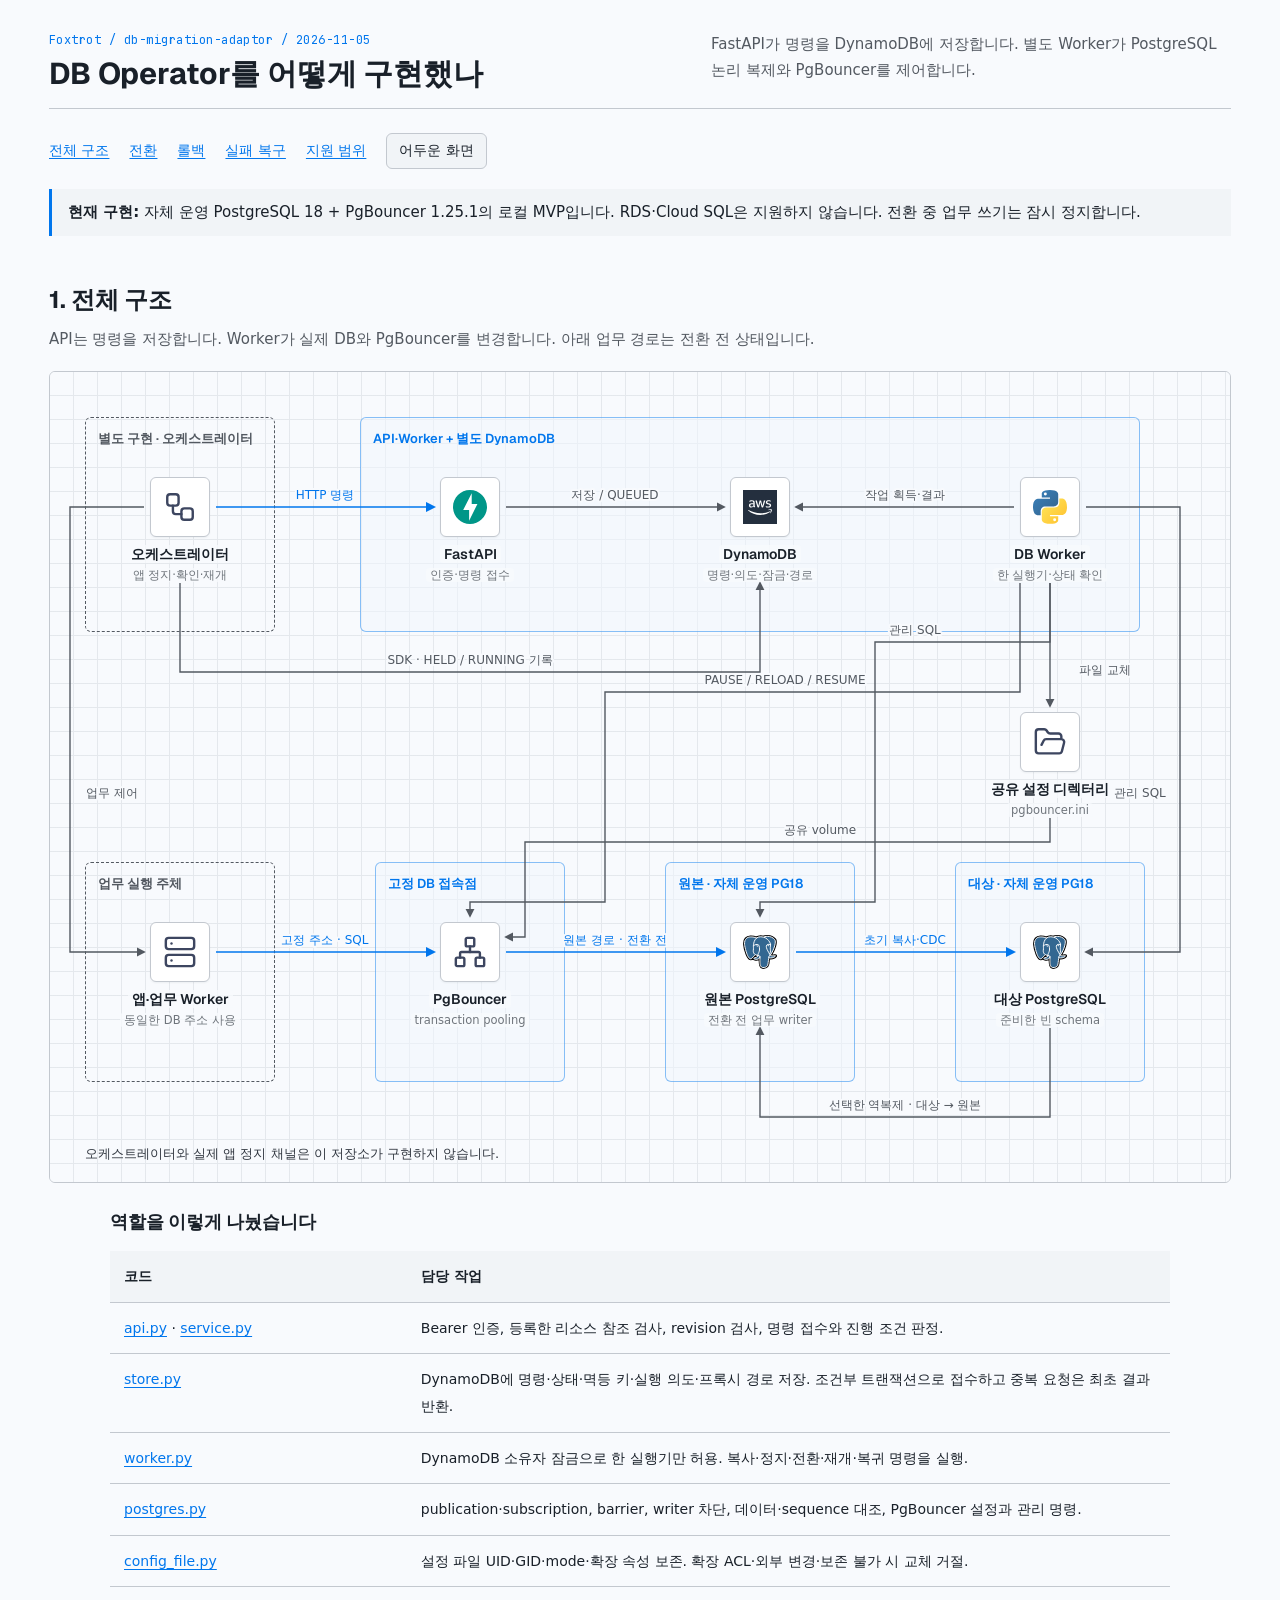
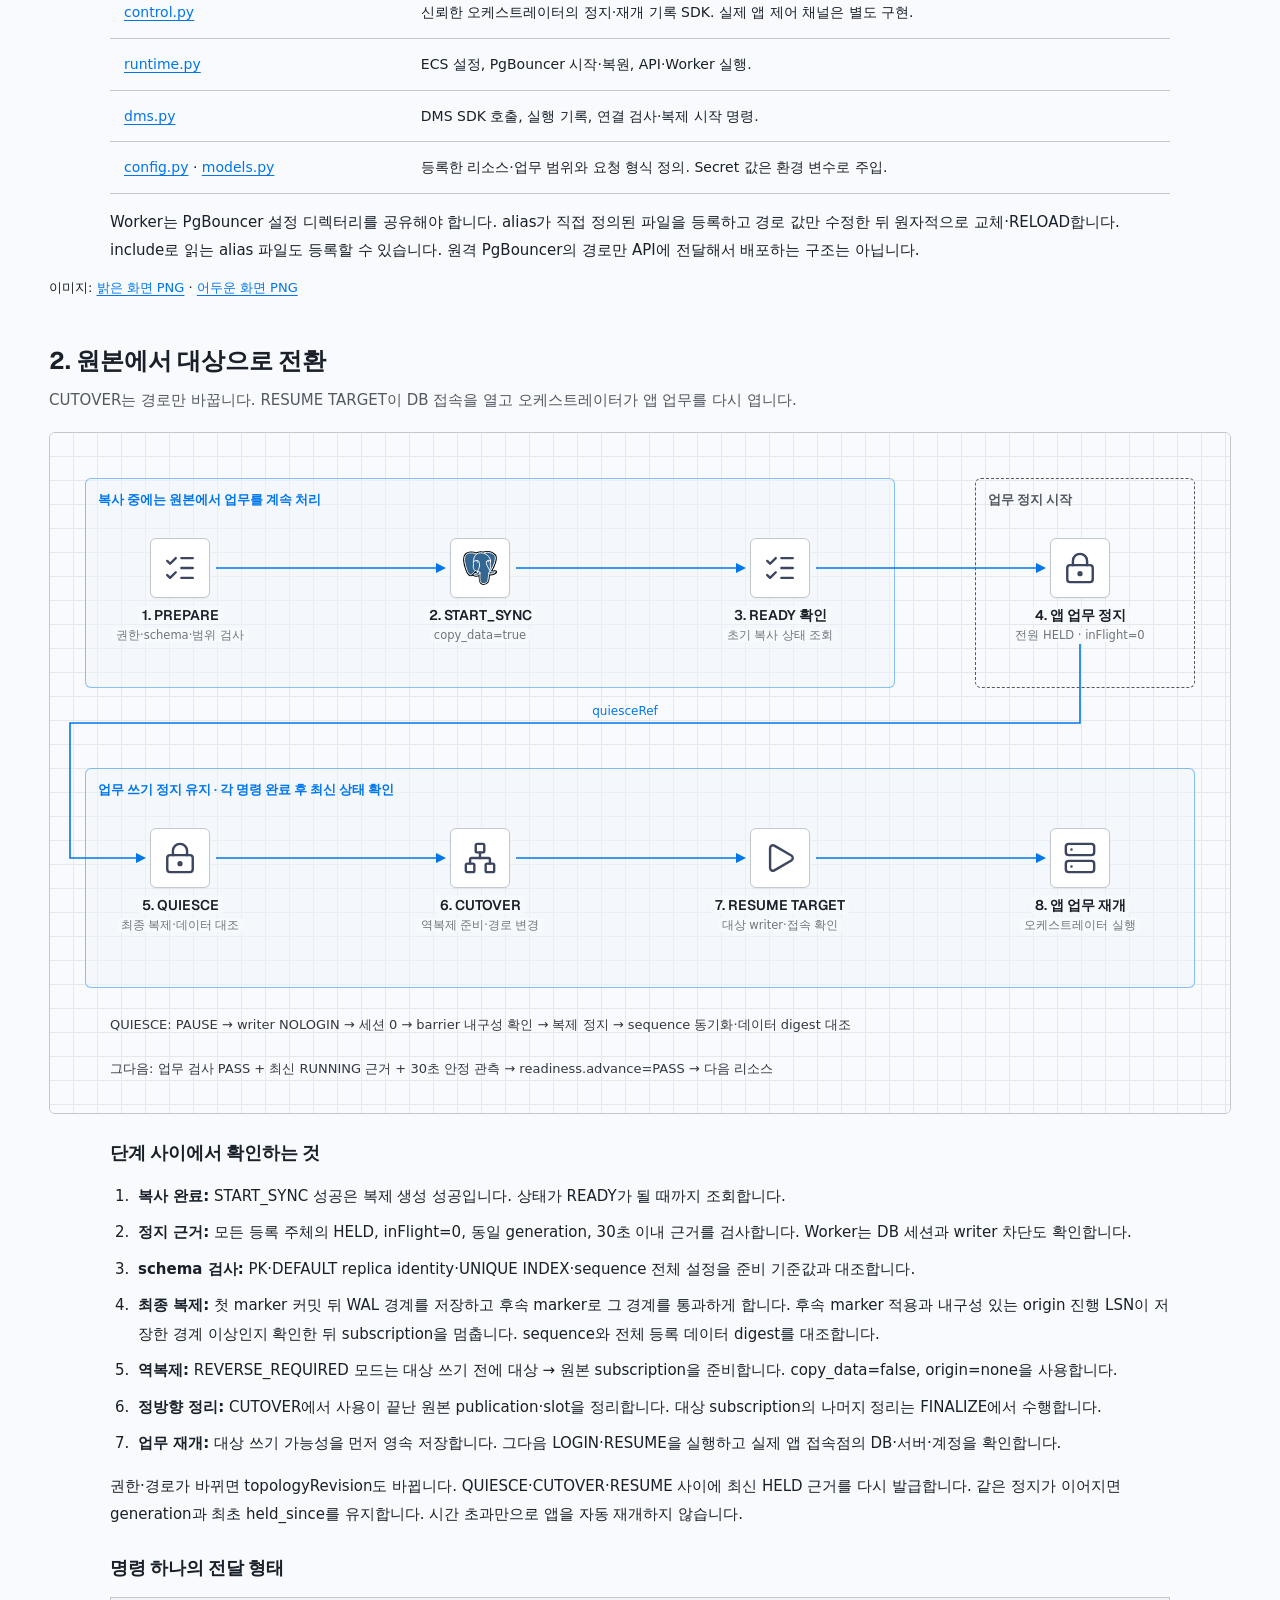
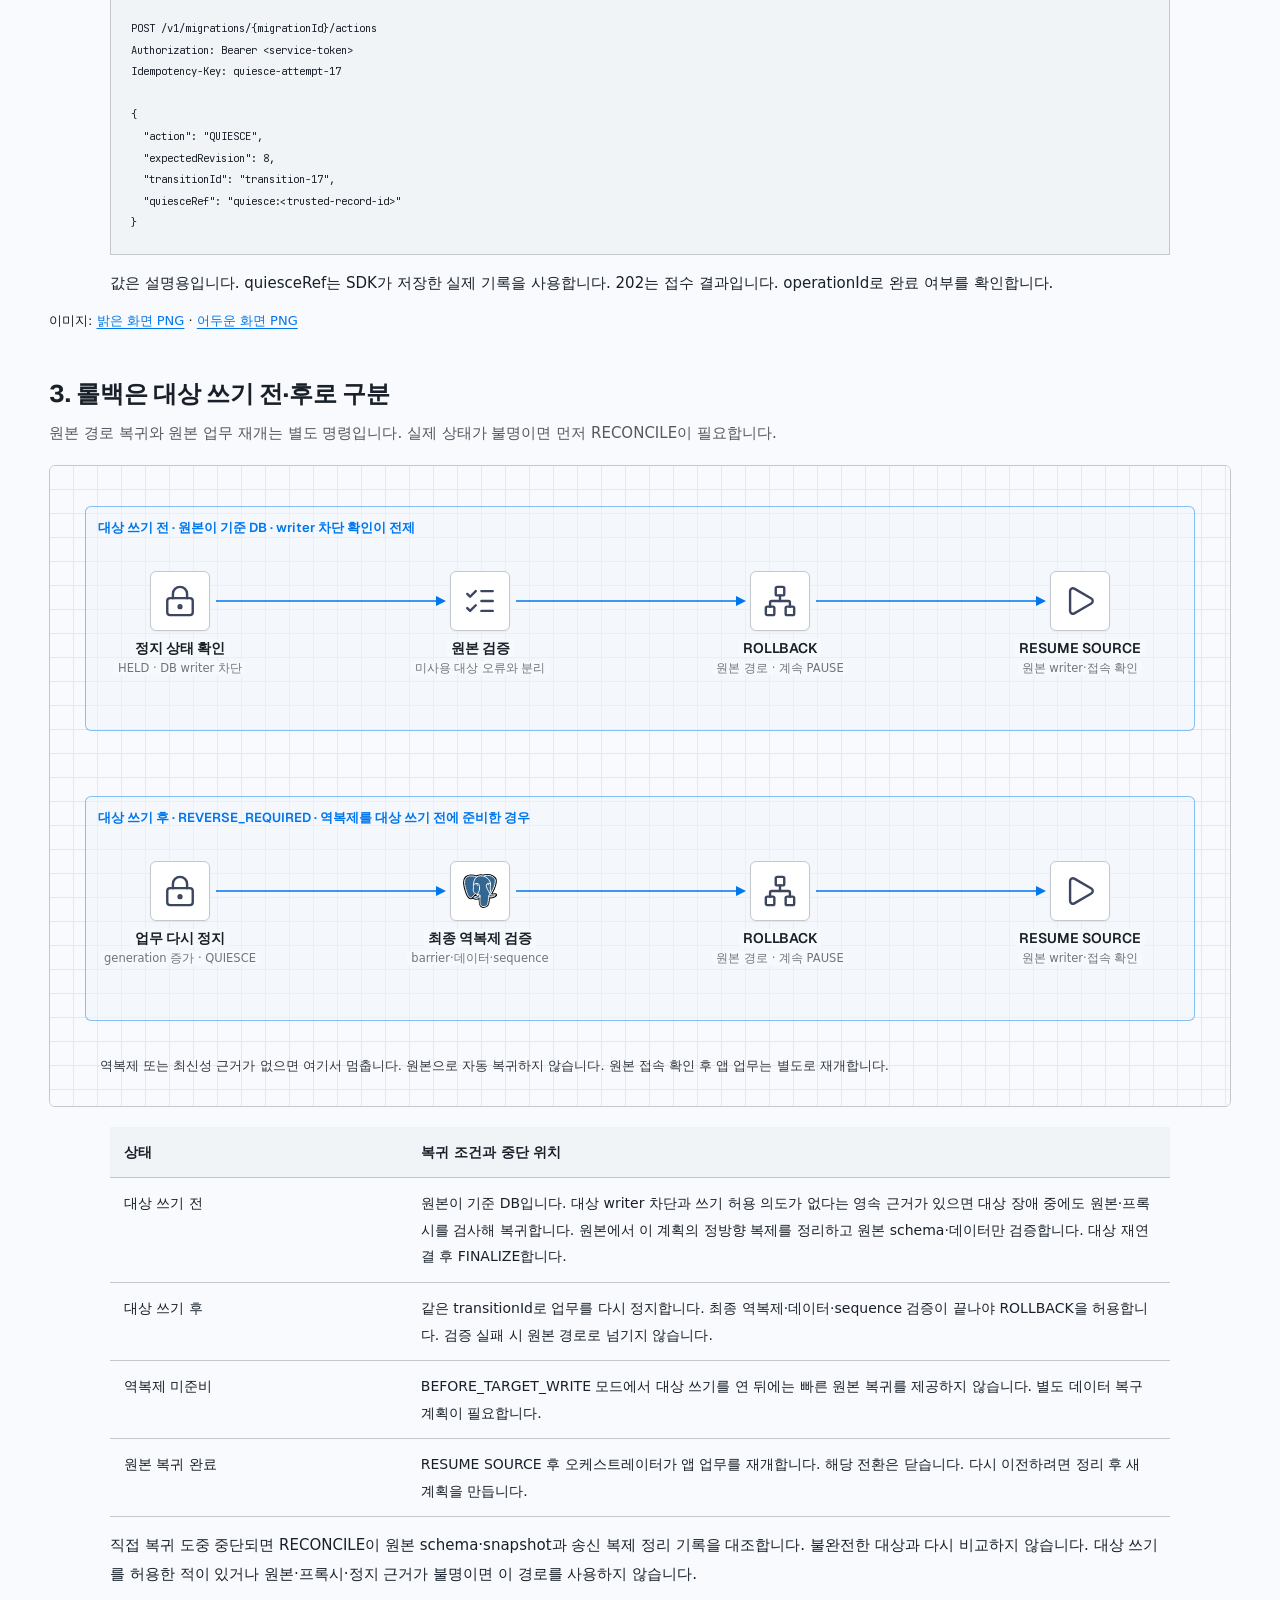
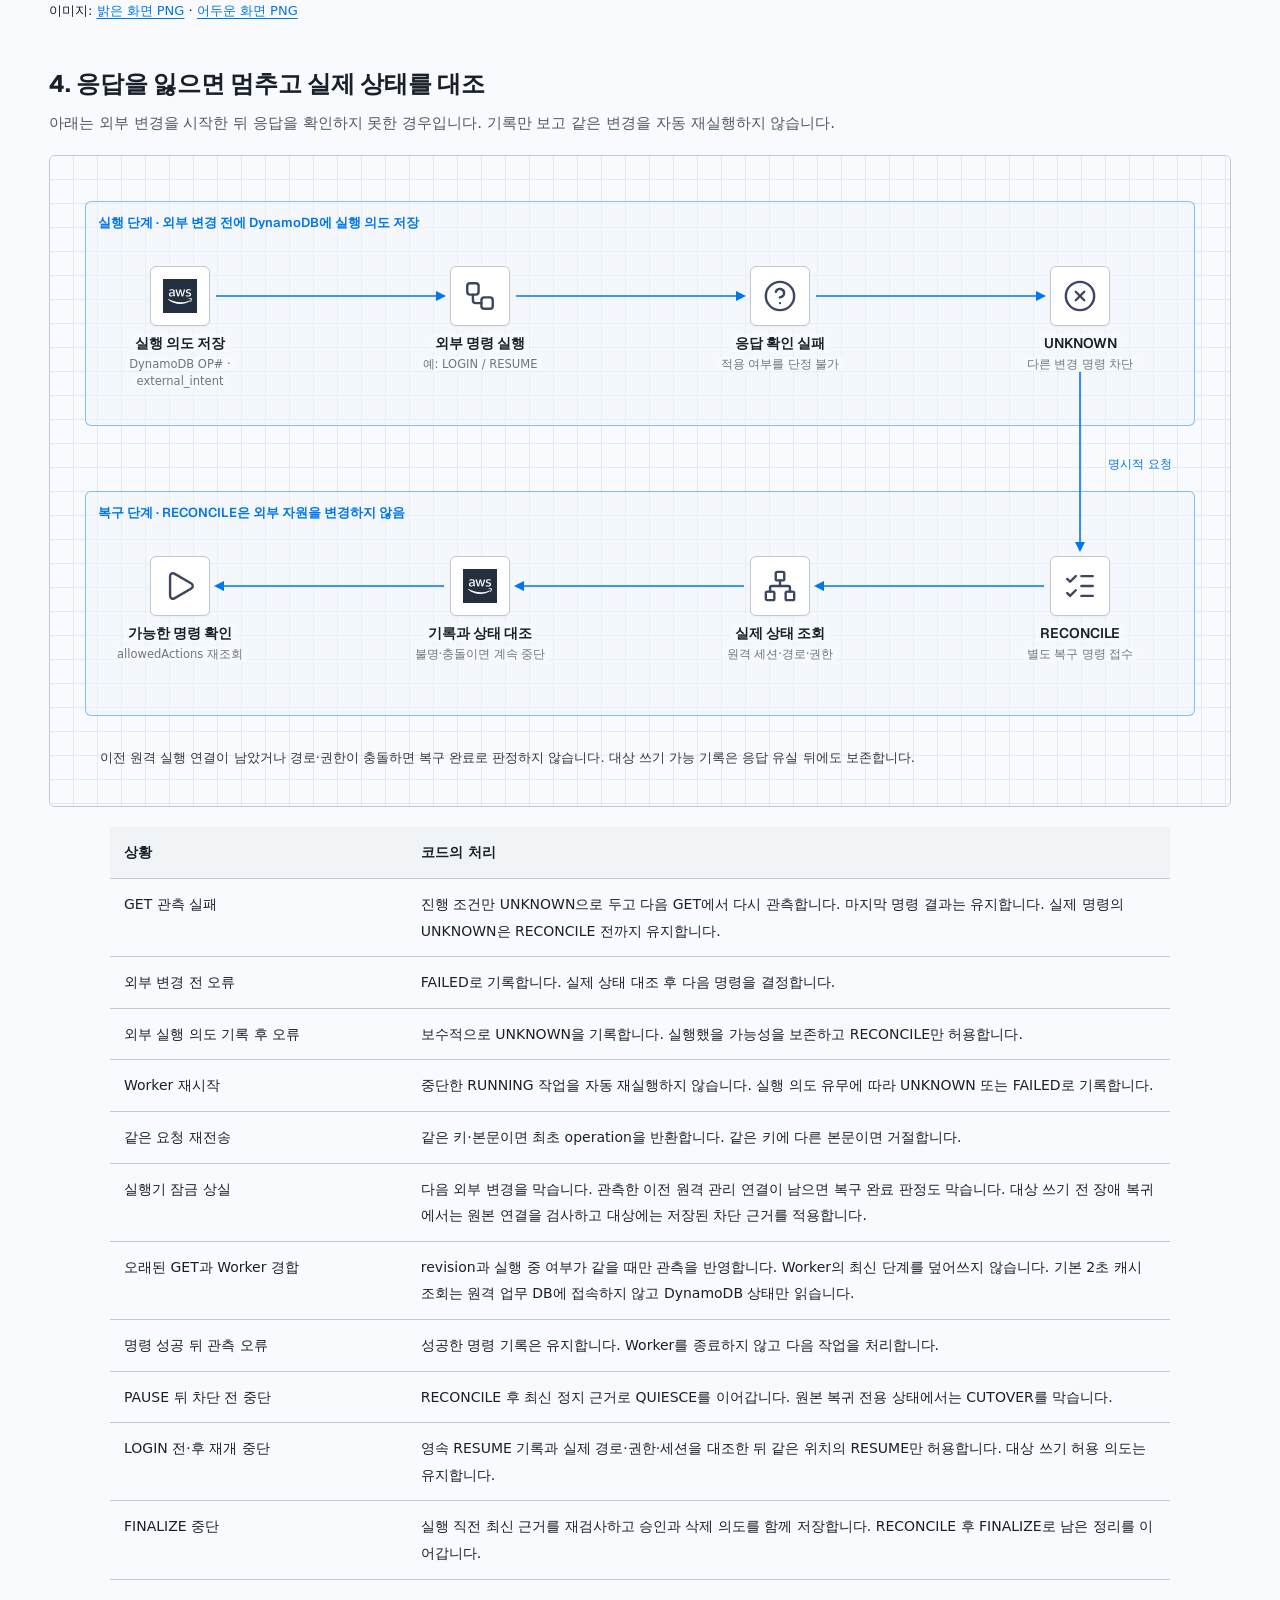
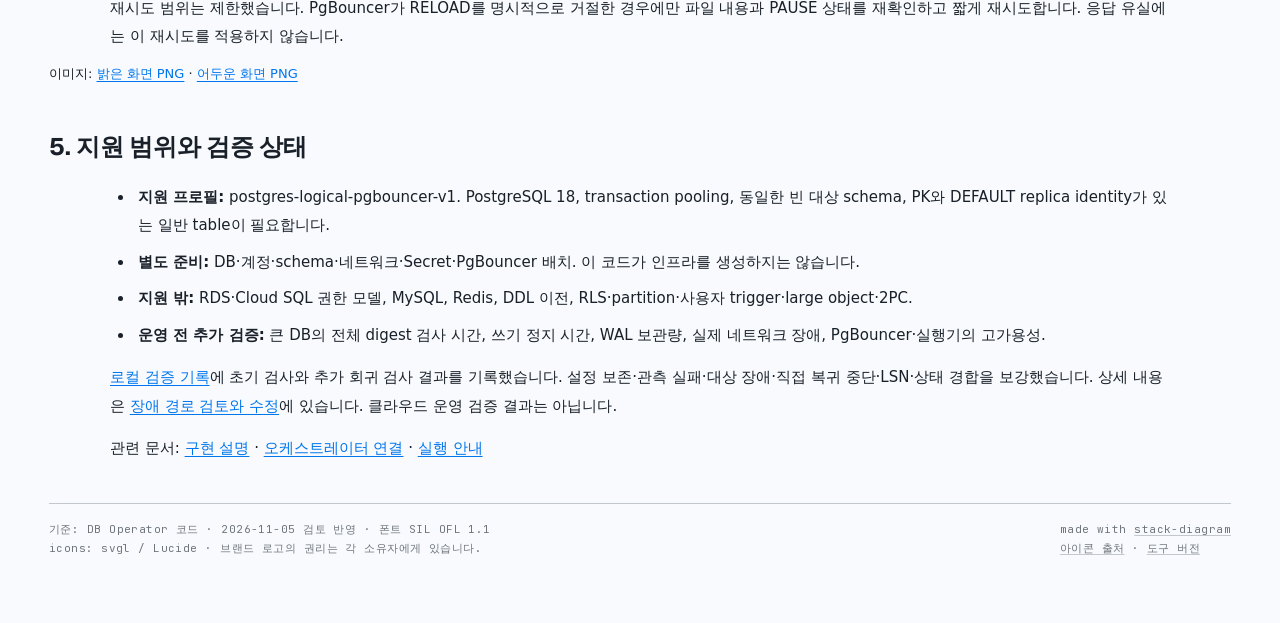
==== commit 1e317e93: "feat: add DynamoDB state and consolidated ECS runtime Harden PostgreSQL cutover and rollback recover" ====
--- a/docs/architecture/index.html
+++ b/docs/architecture/index.html
@@ -203,14 +203,14 @@
 }
 @media print { .tools { display:none; } .section { break-before:page; } .scroller { overflow:visible; } }
 </style></head><body><main class="page">
-<header class="head"><div><p class="kicker">Foxtrot / db-migration-adaptor / 2026-11-03</p>
+<header class="head"><div><p class="kicker">Foxtrot / db-migration-adaptor / 2026-11-05</p>
 <h1>DB Operator를 어떻게 구현했나</h1></div>
-<p class="lede">FastAPI가 명령을 관리 DB에 저장합니다. 별도 Worker가 PostgreSQL 논리 복제와 PgBouncer를 제어합니다.</p></header>
+<p class="lede">FastAPI가 명령을 DynamoDB에 저장합니다. 별도 Worker가 PostgreSQL 논리 복제와 PgBouncer를 제어합니다.</p></header>
 <nav class="tools" aria-label="문서 목차"><a href="#section-architecture">전체 구조</a><a href="#section-cutover">전환</a><a href="#section-rollback">롤백</a><a href="#section-recovery">실패 복구</a><a href="#scope">지원 범위</a><button id="theme" type="button" aria-pressed="false">어두운 화면</button></nav>
 <p class="scope"><strong>현재 구현:</strong> 자체 운영 PostgreSQL 18 + PgBouncer 1.25.1의 로컬 MVP입니다. RDS·Cloud SQL은 지원하지 않습니다. 전환 중 업무 쓰기는 잠시 정지합니다.</p>
 <section class="section" id="section-architecture"><h2>1. 전체 구조</h2><p class="caption">API는 명령을 저장합니다. Worker가 실제 DB와 PgBouncer를 변경합니다. 아래 업무 경로는 전환 전 상태입니다.</p><div class="scroller"><div class="canvas" id="architecture" style="width:1180px;height:810px" role="img" aria-label="1. 전체 구조. API는 명령을 저장합니다. Worker가 실제 DB와 PgBouncer를 변경합니다. 아래 업무 경로는 전환 전 상태입니다.">
 <div class="group external" style="left:35px;top:45px;width:190px;height:215px"><div class="g-label">별도 구현 · 오케스트레이터</div></div>
-<div class="group gb" style="left:310px;top:45px;width:780px;height:215px"><div class="g-label">DB Operator · Python 3.13</div></div>
+<div class="group gb" style="left:310px;top:45px;width:780px;height:215px"><div class="g-label">API·Worker + 별도 DynamoDB</div></div>
 <div class="group external" style="left:35px;top:490px;width:190px;height:220px"><div class="g-label">업무 실행 주체</div></div>
 <div class="group gb" style="left:325px;top:490px;width:190px;height:220px"><div class="g-label">고정 DB 접속점</div></div>
 <div class="group gb" style="left:615px;top:490px;width:190px;height:220px"><div class="g-label">원본 · 자체 운영 PG18</div></div>
@@ -247,7 +247,7 @@
 </svg>
 <div class="node" data-node="orchestrator" style="left:50px;top:105px"><div class="tile"><img src="[data-uri]" alt=""></div><div class="name"><span>오케스트레이터</span></div><div class="role"><span>앱 정지·확인·재개</span></div></div>
 <div class="node" data-node="api" style="left:340px;top:105px"><div class="tile"><img src="[data-uri]" alt=""></div><div class="name"><span>FastAPI</span></div><div class="role"><span>인증·명령 접수</span></div></div>
-<div class="node" data-node="management" style="left:630px;top:105px"><div class="tile"><img src="[data-uri]" alt=""></div><div class="name"><span>관리 PostgreSQL</span></div><div class="role"><span>명령·실행 의도·근거</span></div></div>
+<div class="node" data-node="management" style="left:630px;top:105px"><div class="tile"><img src="[data-uri]" alt=""></div><div class="name"><span>DynamoDB</span></div><div class="role"><span>명령·의도·잠금·경로</span></div></div>
 <div class="node" data-node="worker" style="left:920px;top:105px"><div class="tile"><img src="[data-uri]" alt=""></div><div class="name"><span>DB Worker</span></div><div class="role"><span>한 실행기·상태 확인</span></div></div>
 <div class="node" data-node="config" style="left:920px;top:340px"><div class="tile"><img src="[data-uri]" alt=""></div><div class="name"><span>공유 설정 디렉터리</span></div><div class="role"><span>pgbouncer.ini</span></div></div>
 <div class="node" data-node="app" style="left:50px;top:550px"><div class="tile"><img src="[data-uri]" alt=""></div><div class="name"><span>앱·업무 Worker</span></div><div class="role"><span>동일한 DB 주소 사용</span></div></div>
@@ -258,13 +258,16 @@
 </div></div><div class="reading"><h3>역할을 이렇게 나눴습니다</h3>
 <table><thead><tr><th>코드</th><th>담당 작업</th></tr></thead><tbody>
 <tr><td><a href="../../src/db_operator/api.py">api.py</a> · <a href="../../src/db_operator/service.py">service.py</a></td><td>Bearer 인증, 등록한 리소스 참조 검사, revision 검사, 명령 접수와 진행 조건 판정.</td></tr>
-<tr><td><a href="../../src/db_operator/store.py">store.py</a></td><td>명령·상태·멱등 키·실행 의도 저장. 한 트랜잭션에서 접수하고 중복 요청은 최초 결과 반환.</td></tr>
-<tr><td><a href="../../src/db_operator/worker.py">worker.py</a></td><td>관리 DB 잠금으로 한 실행기만 허용. 복사·정지·전환·재개·복귀 명령을 실행.</td></tr>
+<tr><td><a href="../../src/db_operator/store.py">store.py</a></td><td>DynamoDB에 명령·상태·멱등 키·실행 의도·프록시 경로 저장. 조건부 트랜잭션으로 접수하고 중복 요청은 최초 결과 반환.</td></tr>
+<tr><td><a href="../../src/db_operator/worker.py">worker.py</a></td><td>DynamoDB 소유자 잠금으로 한 실행기만 허용. 복사·정지·전환·재개·복귀 명령을 실행.</td></tr>
 <tr><td><a href="../../src/db_operator/postgres.py">postgres.py</a></td><td>publication·subscription, barrier, writer 차단, 데이터·sequence 대조, PgBouncer 설정과 관리 명령.</td></tr>
+<tr><td><a href="../../src/db_operator/config_file.py">config_file.py</a></td><td>설정 파일 UID·GID·mode·확장 속성 보존. 확장 ACL·외부 변경·보존 불가 시 교체 거절.</td></tr>
 <tr><td><a href="../../src/db_operator/control.py">control.py</a></td><td>신뢰한 오케스트레이터의 정지·재개 기록 SDK. 실제 앱 제어 채널은 별도 구현.</td></tr>
+<tr><td><a href="../../src/db_operator/runtime.py">runtime.py</a></td><td>ECS 설정, PgBouncer 시작·복원, API·Worker 실행.</td></tr>
+<tr><td><a href="../../src/db_operator/dms.py">dms.py</a></td><td>DMS SDK 호출, 실행 기록, 연결 검사·복제 시작 명령.</td></tr>
 <tr><td><a href="../../src/db_operator/config.py">config.py</a> · <a href="../../src/db_operator/models.py">models.py</a></td><td>등록한 리소스·업무 범위와 요청 형식 정의. Secret 값은 환경 변수로 주입.</td></tr>
 </tbody></table>
-<p>Worker는 PgBouncer 설정 디렉터리를 공유해야 합니다. 현재 파일을 원자적으로 교체하고 RELOAD합니다. 원격 PgBouncer의 경로만 API에 전달해서 배포하는 구조는 아닙니다.</p></div>
+<p>Worker는 PgBouncer 설정 디렉터리를 공유해야 합니다. alias가 직접 정의된 파일을 등록하고 경로 값만 수정한 뒤 원자적으로 교체·RELOAD합니다. include로 읽는 alias 파일도 등록할 수 있습니다. 원격 PgBouncer의 경로만 API에 전달해서 배포하는 구조는 아닙니다.</p></div>
 <p class="download">이미지: <a href="architecture.png">밝은 화면 PNG</a> · <a href="architecture-dark.png">어두운 화면 PNG</a></p></section>
 <section class="section" id="section-cutover"><h2>2. 원본에서 대상으로 전환</h2><p class="caption">CUTOVER는 경로만 바꿉니다. RESUME TARGET이 DB 접속을 열고 오케스트레이터가 앱 업무를 다시 엽니다.</p><div class="scroller"><div class="canvas" id="cutover" style="width:1180px;height:680px" role="img" aria-label="2. 원본에서 대상으로 전환. CUTOVER는 경로만 바꿉니다. RESUME TARGET이 DB 접속을 열고 오케스트레이터가 앱 업무를 다시 엽니다.">
 <div class="group gb" style="left:35px;top:45px;width:810px;height:210px"><div class="g-label">복사 중에는 원본에서 업무를 계속 처리</div></div>
@@ -293,8 +296,10 @@
 </div></div><div class="reading"><h3>단계 사이에서 확인하는 것</h3><ol>
 <li><strong>복사 완료:</strong> START_SYNC 성공은 복제 생성 성공입니다. 상태가 READY가 될 때까지 조회합니다.</li>
 <li><strong>정지 근거:</strong> 모든 등록 주체의 HELD, inFlight=0, 동일 generation, 30초 이내 근거를 검사합니다. Worker는 DB 세션과 writer 차단도 확인합니다.</li>
-<li><strong>최종 복제:</strong> barrier가 대상에 적용되고 복제 origin의 내구성을 확인한 뒤 subscription을 멈춥니다. sequence와 전체 등록 데이터 digest를 대조합니다.</li>
+<li><strong>schema 검사:</strong> PK·DEFAULT replica identity·UNIQUE INDEX·sequence 전체 설정을 준비 기준값과 대조합니다.</li>
+<li><strong>최종 복제:</strong> 첫 marker 커밋 뒤 WAL 경계를 저장하고 후속 marker로 그 경계를 통과하게 합니다. 후속 marker 적용과 내구성 있는 origin 진행 LSN이 저장한 경계 이상인지 확인한 뒤 subscription을 멈춥니다. sequence와 전체 등록 데이터 digest를 대조합니다.</li>
 <li><strong>역복제:</strong> REVERSE_REQUIRED 모드는 대상 쓰기 전에 대상 → 원본 subscription을 준비합니다. copy_data=false, origin=none을 사용합니다.</li>
+<li><strong>정방향 정리:</strong> CUTOVER에서 사용이 끝난 원본 publication·slot을 정리합니다. 대상 subscription의 나머지 정리는 FINALIZE에서 수행합니다.</li>
 <li><strong>업무 재개:</strong> 대상 쓰기 가능성을 먼저 영속 저장합니다. 그다음 LOGIN·RESUME을 실행하고 실제 앱 접속점의 DB·서버·계정을 확인합니다.</li>
 </ol>
 <p>권한·경로가 바뀌면 topologyRevision도 바뀝니다. QUIESCE·CUTOVER·RESUME 사이에 최신 HELD 근거를 다시 발급합니다. 같은 정지가 이어지면 generation과 최초 held_since를 유지합니다. 시간 초과만으로 앱을 자동 재개하지 않습니다.</p>
@@ -330,14 +335,14 @@
 <div class="node" data-node="resume-after" style="left:950px;top:395px"><div class="tile"><img src="[data-uri]" alt=""></div><div class="name"><span>RESUME SOURCE</span></div><div class="role"><span>원본 writer·접속 확인</span></div></div>
 <p class="canvas-note" style="left:50px;top:588px;width:1080px">역복제 또는 최신성 근거가 없으면 여기서 멈춥니다. 원본으로 자동 복귀하지 않습니다. 원본 접속 확인 후 앱 업무는 별도로 재개합니다.</p>
 </div></div><div class="reading"><table><thead><tr><th>상태</th><th>복귀 조건과 중단 위치</th></tr></thead><tbody>
-<tr><td>대상 쓰기 전</td><td>원본이 기준 DB입니다. 원본 schema·데이터를 검사하고 원본 경로로 복귀합니다. 불완전한 미사용 대상 복사는 직접 복귀를 막지 않습니다.</td></tr>
+<tr><td>대상 쓰기 전</td><td>원본이 기준 DB입니다. 대상 writer 차단과 쓰기 허용 의도가 없다는 영속 근거가 있으면 대상 장애 중에도 원본·프록시를 검사해 복귀합니다. 원본에서 이 계획의 정방향 복제를 정리하고 원본 schema·데이터만 검증합니다. 대상 재연결 후 FINALIZE합니다.</td></tr>
 <tr><td>대상 쓰기 후</td><td>같은 transitionId로 업무를 다시 정지합니다. 최종 역복제·데이터·sequence 검증이 끝나야 ROLLBACK을 허용합니다. 검증 실패 시 원본 경로로 넘기지 않습니다.</td></tr>
 <tr><td>역복제 미준비</td><td>BEFORE_TARGET_WRITE 모드에서 대상 쓰기를 연 뒤에는 빠른 원본 복귀를 제공하지 않습니다. 별도 데이터 복구 계획이 필요합니다.</td></tr>
 <tr><td>원본 복귀 완료</td><td>RESUME SOURCE 후 오케스트레이터가 앱 업무를 재개합니다. 해당 전환은 닫습니다. 다시 이전하려면 정리 후 새 계획을 만듭니다.</td></tr>
-</tbody></table></div>
+</tbody></table><p>직접 복귀 도중 중단되면 RECONCILE이 원본 schema·snapshot과 송신 복제 정리 기록을 대조합니다. 불완전한 대상과 다시 비교하지 않습니다. 대상 쓰기를 허용한 적이 있거나 원본·프록시·정지 근거가 불명이면 이 경로를 사용하지 않습니다.</p></div>
 <p class="download">이미지: <a href="rollback.png">밝은 화면 PNG</a> · <a href="rollback-dark.png">어두운 화면 PNG</a></p></section>
 <section class="section" id="section-recovery"><h2>4. 응답을 잃으면 멈추고 실제 상태를 대조</h2><p class="caption">아래는 외부 변경을 시작한 뒤 응답을 확인하지 못한 경우입니다. 기록만 보고 같은 변경을 자동 재실행하지 않습니다.</p><div class="scroller"><div class="canvas" id="recovery" style="width:1180px;height:650px" role="img" aria-label="4. 응답을 잃으면 멈추고 실제 상태를 대조. 아래는 외부 변경을 시작한 뒤 응답을 확인하지 못한 경우입니다. 기록만 보고 같은 변경을 자동 재실행하지 않습니다.">
-<div class="group gb" style="left:35px;top:45px;width:1110px;height:225px"><div class="g-label">실행 단계 · 외부 변경 전에 관리 DB에 실행 의도 저장</div></div>
+<div class="group gb" style="left:35px;top:45px;width:1110px;height:225px"><div class="g-label">실행 단계 · 외부 변경 전에 DynamoDB에 실행 의도 저장</div></div>
 <div class="group gb" style="left:35px;top:335px;width:1110px;height:225px"><div class="g-label">복구 단계 · RECONCILE은 외부 자원을 변경하지 않음</div></div>
 <svg class="edges" viewBox="0 0 1180 650" aria-hidden="true"><defs><marker id="ar-recovery" viewBox="0 0 10 10" refX="8" refY="5" markerWidth="6.5" markerHeight="6.5" orient="auto-start-reverse"><path d="M0 0 L10 5 L0 10 z" fill="context-stroke"/></marker></defs>
 <path class="e" d="M166 140 H394" marker-end="url(#ar-recovery)"/>
@@ -349,31 +354,37 @@
 <path class="e" d="M694 430 H466" marker-end="url(#ar-recovery)"/>
 <path class="e" d="M394 430 H166" marker-end="url(#ar-recovery)"/>
 </svg>
-<div class="node" data-node="intent" style="left:50px;top:110px"><div class="tile"><img src="[data-uri]" alt=""></div><div class="name"><span>실행 의도 저장</span></div><div class="role"><span>operations.external_intent</span></div></div>
+<div class="node" data-node="intent" style="left:50px;top:110px"><div class="tile"><img src="[data-uri]" alt=""></div><div class="name"><span>실행 의도 저장</span></div><div class="role"><span>DynamoDB OP# · external_intent</span></div></div>
 <div class="node" data-node="effect" style="left:350px;top:110px"><div class="tile"><img src="[data-uri]" alt=""></div><div class="name"><span>외부 명령 실행</span></div><div class="role"><span>예: LOGIN / RESUME</span></div></div>
 <div class="node" data-node="lost" style="left:650px;top:110px"><div class="tile"><img src="[data-uri]" alt=""></div><div class="name"><span>응답 확인 실패</span></div><div class="role"><span>적용 여부를 단정 불가</span></div></div>
 <div class="node" data-node="unknown" style="left:950px;top:110px"><div class="tile"><img src="[data-uri]" alt=""></div><div class="name"><span>UNKNOWN</span></div><div class="role"><span>다른 변경 명령 차단</span></div></div>
 <div class="node" data-node="reconcile" style="left:950px;top:400px"><div class="tile"><img src="[data-uri]" alt=""></div><div class="name"><span>RECONCILE</span></div><div class="role"><span>별도 복구 명령 접수</span></div></div>
 <div class="node" data-node="inspect" style="left:650px;top:400px"><div class="tile"><img src="[data-uri]" alt=""></div><div class="name"><span>실제 상태 조회</span></div><div class="role"><span>원격 세션·경로·권한</span></div></div>
-<div class="node" data-node="compare" style="left:350px;top:400px"><div class="tile"><img src="[data-uri]" alt=""></div><div class="name"><span>기록과 상태 대조</span></div><div class="role"><span>불명·충돌이면 계속 중단</span></div></div>
+<div class="node" data-node="compare" style="left:350px;top:400px"><div class="tile"><img src="[data-uri]" alt=""></div><div class="name"><span>기록과 상태 대조</span></div><div class="role"><span>불명·충돌이면 계속 중단</span></div></div>
 <div class="node" data-node="next" style="left:50px;top:400px"><div class="tile"><img src="[data-uri]" alt=""></div><div class="name"><span>가능한 명령 확인</span></div><div class="role"><span>allowedActions 재조회</span></div></div>
 <p class="canvas-note" style="left:50px;top:590px;width:1080px">이전 원격 실행 연결이 남았거나 경로·권한이 충돌하면 복구 완료로 판정하지 않습니다. 대상 쓰기 가능 기록은 응답 유실 뒤에도 보존합니다.</p>
 </div></div><div class="reading"><table><thead><tr><th>상황</th><th>코드의 처리</th></tr></thead><tbody>
+<tr><td>GET 관측 실패</td><td>진행 조건만 UNKNOWN으로 두고 다음 GET에서 다시 관측합니다. 마지막 명령 결과는 유지합니다. 실제 명령의 UNKNOWN은 RECONCILE 전까지 유지합니다.</td></tr>
 <tr><td>외부 변경 전 오류</td><td>FAILED로 기록합니다. 실제 상태 대조 후 다음 명령을 결정합니다.</td></tr>
 <tr><td>외부 실행 의도 기록 후 오류</td><td>보수적으로 UNKNOWN을 기록합니다. 실행했을 가능성을 보존하고 RECONCILE만 허용합니다.</td></tr>
 <tr><td>Worker 재시작</td><td>중단한 RUNNING 작업을 자동 재실행하지 않습니다. 실행 의도 유무에 따라 UNKNOWN 또는 FAILED로 기록합니다.</td></tr>
 <tr><td>같은 요청 재전송</td><td>같은 키·본문이면 최초 operation을 반환합니다. 같은 키에 다른 본문이면 거절합니다.</td></tr>
-<tr><td>실행기 잠금 상실</td><td>다음 외부 변경을 막습니다. 이전 원격 관리 연결이 남으면 복구 완료 판정도 막습니다.</td></tr>
+<tr><td>실행기 잠금 상실</td><td>다음 외부 변경을 막습니다. 관측한 이전 원격 관리 연결이 남으면 복구 완료 판정도 막습니다. 대상 쓰기 전 장애 복귀에서는 원본 연결을 검사하고 대상에는 저장된 차단 근거를 적용합니다.</td></tr>
+<tr><td>오래된 GET과 Worker 경합</td><td>revision과 실행 중 여부가 같을 때만 관측을 반영합니다. Worker의 최신 단계를 덮어쓰지 않습니다. 기본 2초 캐시 조회는 원격 업무 DB에 접속하지 않고 DynamoDB 상태만 읽습니다.</td></tr>
+<tr><td>명령 성공 뒤 관측 오류</td><td>성공한 명령 기록은 유지합니다. Worker를 종료하지 않고 다음 작업을 처리합니다.</td></tr>
+<tr><td>PAUSE 뒤 차단 전 중단</td><td>RECONCILE 후 최신 정지 근거로 QUIESCE를 이어갑니다. 원본 복귀 전용 상태에서는 CUTOVER를 막습니다.</td></tr>
+<tr><td>LOGIN 전·후 재개 중단</td><td>영속 RESUME 기록과 실제 경로·권한·세션을 대조한 뒤 같은 위치의 RESUME만 허용합니다. 대상 쓰기 허용 의도는 유지합니다.</td></tr>
+<tr><td>FINALIZE 중단</td><td>실행 직전 최신 근거를 재검사하고 승인과 삭제 의도를 함께 저장합니다. RECONCILE 후 FINALIZE로 남은 정리를 이어갑니다.</td></tr>
 </tbody></table><p>재시도 범위는 제한했습니다. PgBouncer가 RELOAD를 명시적으로 거절한 경우에만 파일 내용과 PAUSE 상태를 재확인하고 짧게 재시도합니다. 응답 유실에는 이 재시도를 적용하지 않습니다.</p></div>
 <p class="download">이미지: <a href="recovery.png">밝은 화면 PNG</a> · <a href="recovery-dark.png">어두운 화면 PNG</a></p></section><section class="section" id="scope"><h2>5. 지원 범위와 검증 상태</h2>
 <div class="reading"><ul>
-<li><strong>지원 프로필:</strong> postgres-logical-pgbouncer-v1. PostgreSQL 18, transaction pooling, 동일한 빈 대상 schema, PK가 있는 일반 table이 필요합니다.</li>
+<li><strong>지원 프로필:</strong> postgres-logical-pgbouncer-v1. PostgreSQL 18, transaction pooling, 동일한 빈 대상 schema, PK와 DEFAULT replica identity가 있는 일반 table이 필요합니다.</li>
 <li><strong>별도 준비:</strong> DB·계정·schema·네트워크·Secret·PgBouncer 배치. 이 코드가 인프라를 생성하지는 않습니다.</li>
 <li><strong>지원 밖:</strong> RDS·Cloud SQL 권한 모델, MySQL, Redis, DDL 이전, RLS·partition·사용자 trigger·large object·2PC.</li>
 <li><strong>운영 전 추가 검증:</strong> 큰 DB의 전체 digest 검사 시간, 쓰기 정지 시간, WAL 보관량, 실제 네트워크 장애, PgBouncer·실행기의 고가용성.</li>
-</ul><p><a href="../verification.md">기존 로컬 검증 기록</a>에는 21개 테스트 통과와 wheel 실행 결과가 있습니다. 이번 작업은 구현 설명과 도식 추가입니다. 클라우드 운영 검증 결과는 아닙니다.</p>
+</ul><p><a href="../verification.md">로컬 검증 기록</a>에 초기 검사와 추가 회귀 검사 결과를 기록했습니다. 설정 보존·관측 실패·대상 장애·직접 복귀 중단·LSN·상태 경합을 보강했습니다. 상세 내용은 <a href="../review-fixes.md">장애 경로 검토와 수정</a>에 있습니다. 클라우드 운영 검증 결과는 아닙니다.</p>
 <p>관련 문서: <a href="../implementation.md">구현 설명</a> · <a href="../orchestrator.md">오케스트레이터 연결</a> · <a href="../../README.md">실행 안내</a></p></div></section>
-<footer class="foot"><span>기준: feat/db-operator 작업 트리 · 로컬 코드 확인 · 폰트 SIL OFL 1.1<br>icons: svgl / Lucide · 브랜드 로고의 권리는 각 소유자에게 있습니다.</span><span>made with <a href="https://github.com/caru-ini/stack-diagram">stack-diagram</a><br><a href="icon-sources.json">아이콘 출처</a> · <a href="source-revision.json">도구 버전</a></span></footer></main>
+<footer class="foot"><span>기준: DB Operator 코드 · 2026-11-05 검토 반영 · 폰트 SIL OFL 1.1<br>icons: svgl / Lucide · 브랜드 로고의 권리는 각 소유자에게 있습니다.</span><span>made with <a href="https://github.com/caru-ini/stack-diagram">stack-diagram</a><br><a href="icon-sources.json">아이콘 출처</a> · <a href="source-revision.json">도구 버전</a></span></footer></main>
 <script>
 const theme = document.querySelector('#theme');
 theme.addEventListener('click', () => {
